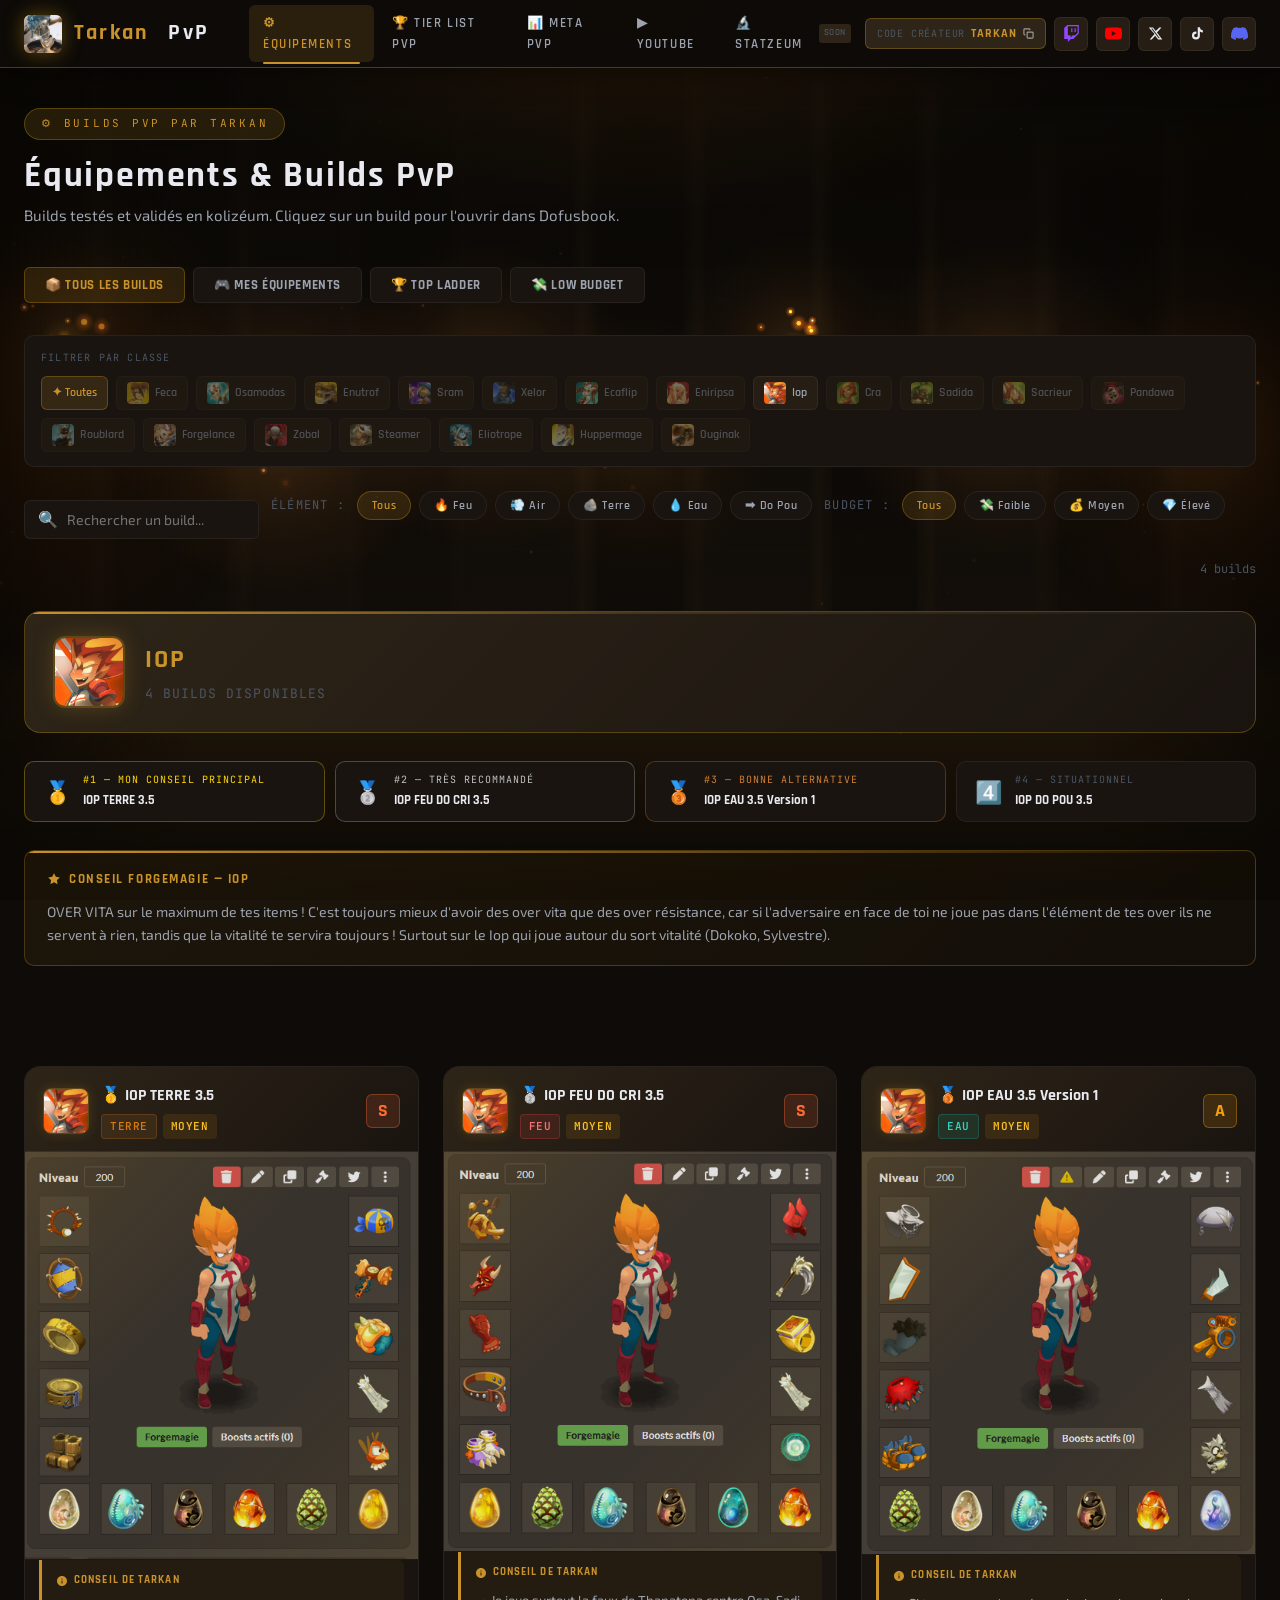
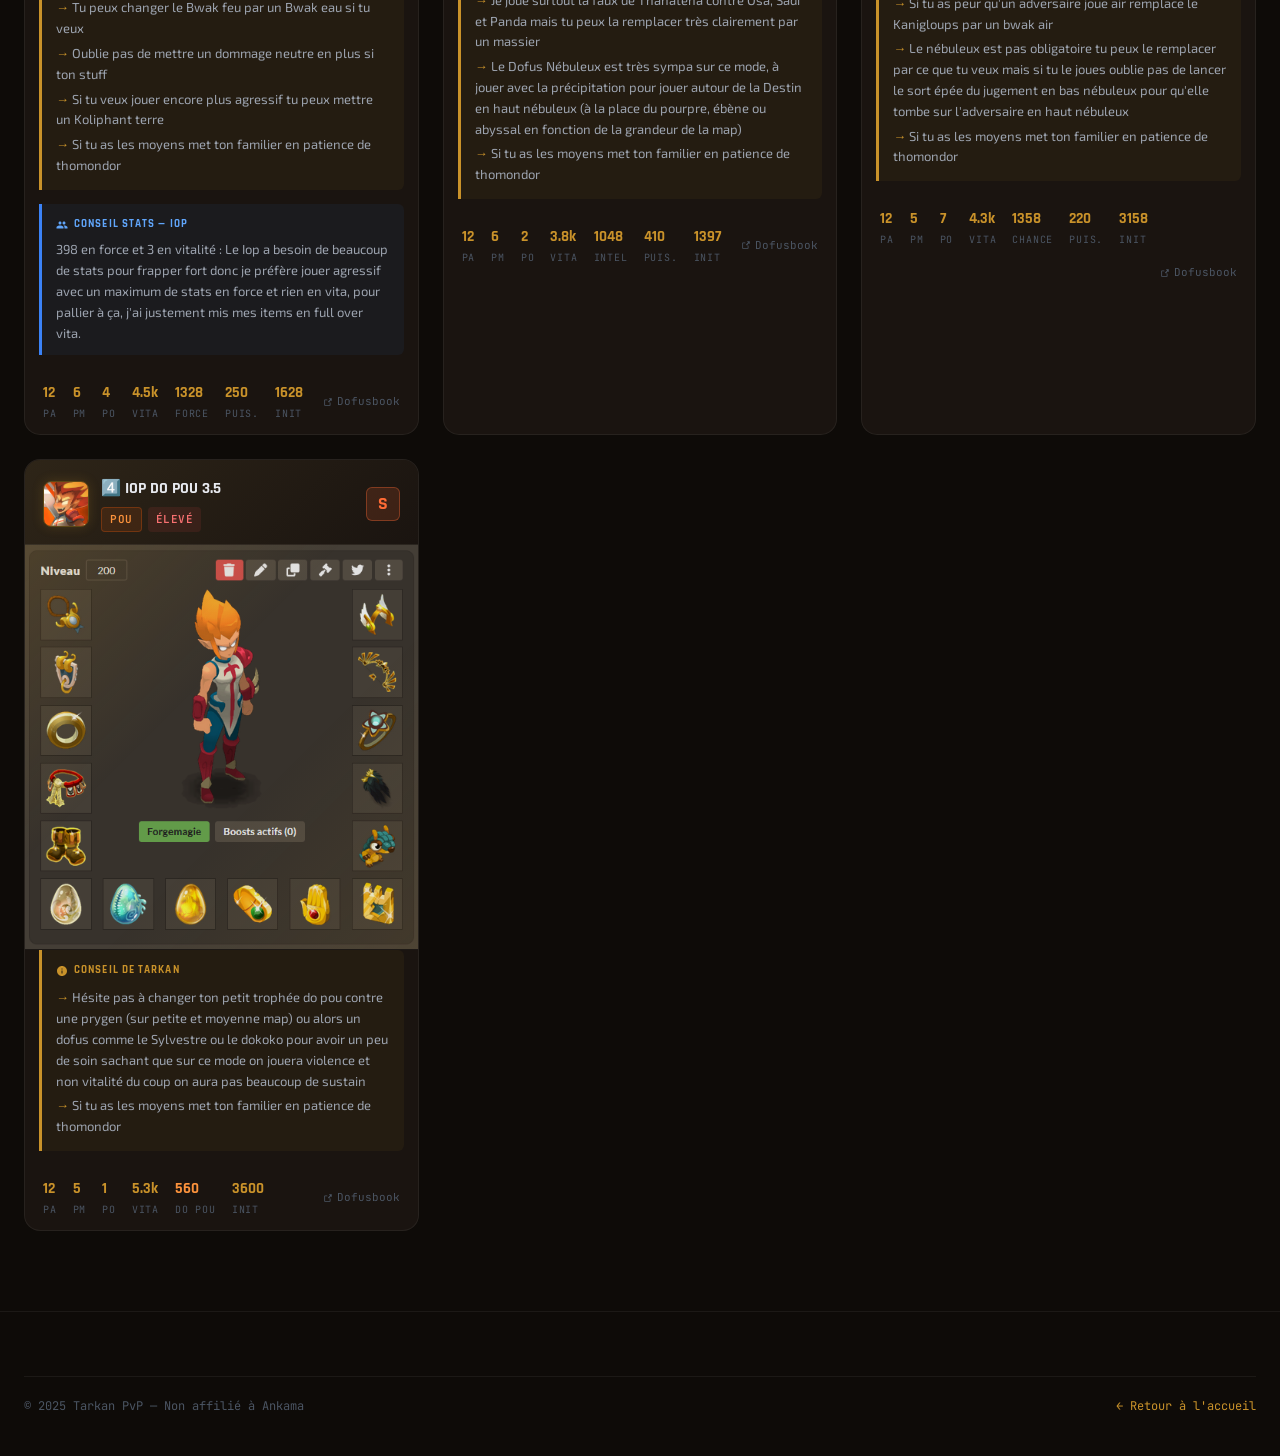
==== dofus-pvp/pages/equipements.html @ 3167c804 "Add files via upload" ====
<!DOCTYPE html>
<html lang="fr">
<head>
  <meta charset="UTF-8">
  <meta name="viewport" content="width=device-width, initial-scale=1.0">
  <title>Équipements & Builds PvP — Tarkan PvP</title>
  <meta name="description" content="Tous les builds PvP DOFUS de Tarkan : équipements par classe, filtrés par élément et budget.">
  <link rel="canonical" href="https://dofus-pvp.fr/pages/equipements.html">
  <link rel="stylesheet" href="../styles/main.css">
  <style>

    /* ── PAGE HEADER ── */
    .page-hero { margin-bottom: 40px; }
    .page-hero h1 { font-size: 36px; font-weight: 700; margin-bottom: 6px; }
    .page-hero p { color: var(--text-secondary); font-size: 15px; }

    /* ── CATEGORY TABS ── */
    .cat-tabs { display: flex; gap: 8px; margin-bottom: 32px; flex-wrap: wrap; }
    .cat-tab {
      padding: 9px 20px;
      background: var(--bg-card);
      border: 1px solid var(--border-subtle);
      border-radius: var(--radius-sm);
      font-family: var(--font-display);
      font-size: 13px; font-weight: 700;
      letter-spacing: 0.05em;
      color: var(--text-secondary);
      cursor: pointer;
      transition: all 0.2s;
      text-transform: uppercase;
    }
    .cat-tab.active, .cat-tab:hover {
      background: var(--accent-gold-dim);
      border-color: var(--border-gold);
      color: var(--accent-gold);
    }

    /* ── CLASS FILTER ── */
    .class-filter-wrap {
      background: var(--bg-card);
      border: 1px solid var(--border-subtle);
      border-radius: var(--radius-md);
      padding: 14px 16px;
      margin-bottom: 24px;
    }
    .class-filter-label {
      font-size: 10px; color: var(--text-muted);
      font-family: var(--font-mono);
      text-transform: uppercase; letter-spacing: 0.12em;
      margin-bottom: 10px; display: block;
    }
    .class-chips { display: flex; gap: 8px; flex-wrap: wrap; }
    .class-chip {
      display: flex; align-items: center; gap: 6px;
      padding: 5px 10px;
      background: var(--bg-surface);
      border: 1px solid var(--border-subtle);
      border-radius: 6px;
      cursor: pointer;
      font-family: var(--font-display);
      font-size: 12px; font-weight: 600;
      color: var(--text-secondary);
      transition: all 0.2s;
    }
    .class-chip:hover, .class-chip.active {
      border-color: var(--border-gold);
      color: var(--accent-gold);
      background: var(--accent-gold-dim);
    }
    .class-chip img {
      width: 22px; height: 22px;
      border-radius: 4px; object-fit: cover;
    }

    /* ── FILTER ROW ── */
    .filter-row {
      display: flex; gap: 12px;
      align-items: center; flex-wrap: wrap;
      margin-bottom: 32px;
    }
    .build-count {
      font-size: 12px; color: var(--text-muted);
      font-family: var(--font-mono);
      margin-left: auto;
    }

    /* ── BUILD CARDS GRID ── */
    .builds-grid-new {
      display: grid;
      grid-template-columns: repeat(auto-fill, minmax(340px, 1fr));
      gap: 24px;
    }

    /* ── BUILD CARD ── */
    .build-card-new {
      background: var(--bg-card);
      border: 1px solid var(--border-subtle);
      border-radius: var(--radius-lg);
      overflow: hidden;
      transition: all 0.3s ease;
      position: relative;
      cursor: pointer;
    }

    .build-card-new::before {
      content: '';
      position: absolute;
      inset: 0;
      border-radius: var(--radius-lg);
      border: 1px solid transparent;
      background: linear-gradient(135deg, rgba(201,146,42,0.4), rgba(201,146,42,0.05) 50%, transparent) border-box;
      -webkit-mask: linear-gradient(#fff 0 0) padding-box, linear-gradient(#fff 0 0);
      mask: linear-gradient(#fff 0 0) padding-box, linear-gradient(#fff 0 0);
      -webkit-mask-composite: destination-out;
      mask-composite: exclude;
      opacity: 0;
      transition: opacity 0.3s;
    }

    .build-card-new:hover::before { opacity: 1; }

    .build-card-new:hover {
      transform: translateY(-5px);
      box-shadow: 0 12px 40px rgba(201,146,42,0.18), 0 0 0 1px rgba(201,146,42,0.25);
      border-color: rgba(201,146,42,0.35);
    }

    /* Card header */
    .bc-header {
      padding: 16px 18px 12px;
      display: flex;
      align-items: center;
      gap: 12px;
      border-bottom: 1px solid var(--border-subtle);
      background: linear-gradient(135deg, var(--bg-elevated), var(--bg-card));
    }

    .bc-class-img {
      width: 46px; height: 46px;
      border-radius: 8px;
      overflow: hidden;
      flex-shrink: 0;
      border: 1px solid var(--border-gold);
      box-shadow: 0 0 12px rgba(201,146,42,0.2);
    }
    .bc-class-img img { width: 100%; height: 100%; object-fit: cover; display: block; }

    .bc-title-wrap { flex: 1; min-width: 0; }
    .bc-name {
      font-family: var(--font-display);
      font-size: 16px; font-weight: 700;
      color: var(--text-primary);
      margin-bottom: 5px;
      white-space: nowrap; overflow: hidden; text-overflow: ellipsis;
    }
    .bc-tags { display: flex; gap: 6px; flex-wrap: wrap; }

    .bc-tier {
      font-family: var(--font-display);
      font-size: 18px; font-weight: 700;
      width: 34px; height: 34px;
      border-radius: 6px;
      display: flex; align-items: center; justify-content: center;
      flex-shrink: 0;
    }
    .bc-tier-S { background: rgba(255,107,53,0.15); color: #ff6b35; border: 1px solid rgba(255,107,53,0.35); }
    .bc-tier-A { background: rgba(245,158,11,0.15); color: #f59e0b; border: 1px solid rgba(245,158,11,0.35); }
    .bc-tier-B { background: rgba(99,102,241,0.15); color: #6366f1; border: 1px solid rgba(99,102,241,0.35); }
    .bc-tier-C { background: rgba(107,114,128,0.15); color: #6b7280; border: 1px solid rgba(107,114,128,0.35); }

    /* Screenshot */
    .bc-screenshot {
      position: relative;
      overflow: hidden;
      background: #0e0a06;
      border-bottom: 1px solid var(--border-subtle);
    }

    .bc-screenshot img {
      width: 100%;
      display: block;
      transition: transform 0.4s ease;
      filter: brightness(0.92);
    }

    .build-card-new:hover .bc-screenshot img {
      transform: scale(1.02);
      filter: brightness(1);
    }

    /* Gold frame overlay */
    .bc-screenshot::after {
      content: '';
      position: absolute;
      inset: 0;
      border: 2px solid transparent;
      background: linear-gradient(135deg, rgba(201,146,42,0.15) 0%, transparent 40%, transparent 60%, rgba(201,146,42,0.08) 100%) border-box;
      pointer-events: none;
    }

    /* Overlay CTA on hover */
    .bc-overlay {
      position: absolute;
      inset: 0;
      background: rgba(7,5,2,0.7);
      display: flex;
      align-items: center;
      justify-content: center;
      opacity: 0;
      transition: opacity 0.3s;
      backdrop-filter: blur(3px);
    }
    .build-card-new:hover .bc-overlay { opacity: 1; }

    .bc-cta-btn {
      display: inline-flex;
      align-items: center;
      gap: 8px;
      padding: 12px 24px;
      background: linear-gradient(135deg, var(--accent-gold), #a86b00);
      color: #000;
      font-family: var(--font-display);
      font-size: 14px;
      font-weight: 700;
      letter-spacing: 0.08em;
      text-transform: uppercase;
      border-radius: var(--radius-sm);
      text-decoration: none;
      transition: all 0.2s;
      box-shadow: 0 4px 20px rgba(201,146,42,0.4);
    }
    .bc-cta-btn:hover {
      transform: scale(1.05);
      box-shadow: 0 6px 28px rgba(201,146,42,0.6);
    }

    /* No screenshot placeholder */
    .bc-no-screen {
      aspect-ratio: 16/7;
      background: var(--bg-elevated);
      display: flex;
      flex-direction: column;
      align-items: center;
      justify-content: center;
      gap: 10px;
      color: var(--text-muted);
      border-bottom: 1px solid var(--border-subtle);
    }
    .bc-no-screen-icon { font-size: 36px; opacity: 0.4; }
    .bc-no-screen-text { font-size: 13px; font-family: var(--font-display); }

    /* Footer stats */
    .bc-footer {
      padding: 12px 18px;
      display: flex;
      gap: 16px;
      align-items: center;
      flex-wrap: wrap;
    }
    .bc-stat {
      display: flex;
      flex-direction: column;
      gap: 1px;
    }
    .bc-stat-val {
      font-family: var(--font-display);
      font-size: 15px;
      font-weight: 700;
      color: var(--accent-gold);
    }
    .bc-stat-lbl {
      font-size: 10px;
      color: var(--text-muted);
      font-family: var(--font-mono);
      text-transform: uppercase;
      letter-spacing: 0.08em;
    }

    .bc-dofusbook-link {
      margin-left: auto;
      font-size: 11px;
      color: var(--text-muted);
      font-family: var(--font-mono);
      display: flex;
      align-items: center;
      gap: 4px;
      text-decoration: none;
      transition: color 0.2s;
    }
    .bc-dofusbook-link:hover { color: var(--accent-gold); }

    /* Empty state */
    .empty-state {
      grid-column: 1/-1;
      text-align: center;
      padding: 80px 24px;
      color: var(--text-muted);
    }
    .empty-icon { font-size: 52px; margin-bottom: 16px; }

    /* ── CONSEIL STATS ── */
    .stats-conseil-block {
      margin: 0 14px 14px;
      padding: 12px 14px;
      background: rgba(59,130,246,0.06);
      border-left: 3px solid #3b82f6;
      border-radius: 0 var(--radius-sm) var(--radius-sm) 0;
    }
    .stats-conseil-header {
      display: flex;
      align-items: center;
      gap: 6px;
      font-family: var(--font-display);
      font-size: 11px;
      font-weight: 700;
      color: #60a5fa;
      text-transform: uppercase;
      letter-spacing: 0.1em;
      margin-bottom: 6px;
    }
    .stats-conseil-text {
      font-size: 13px;
      color: var(--text-secondary);
      line-height: 1.6;
    }
    .fm-conseil-block {
      grid-column: 1/-1;
      background: linear-gradient(135deg, rgba(201,146,42,0.08), rgba(201,146,42,0.03));
      border: 1px solid rgba(201,146,42,0.3);
      border-radius: var(--radius-md);
      padding: 18px 22px;
      margin-bottom: 28px;
      position: relative;
      overflow: hidden;
    }
    .fm-conseil-block::before {
      content: '';
      position: absolute;
      top: 0; left: 0; right: 0;
      height: 2px;
      background: linear-gradient(90deg, var(--accent-gold), transparent);
    }
    .fm-conseil-header {
      display: flex;
      align-items: center;
      gap: 8px;
      font-family: var(--font-display);
      font-size: 13px;
      font-weight: 700;
      color: var(--accent-gold);
      text-transform: uppercase;
      letter-spacing: 0.12em;
      margin-bottom: 10px;
    }
    .fm-conseil-text {
      font-size: 14px;
      color: var(--text-secondary);
      line-height: 1.7;
    }
    .fm-conseil-text strong {
      color: var(--accent-gold-light);
    }

    @media (max-width: 768px) {
      .builds-grid-new { grid-template-columns: 1fr; }
    }

    /* ── CLASS SECTION HEADER ── */
    .class-section { margin-bottom: 48px; }

    .class-section-header {
      display: flex;
      align-items: center;
      gap: 20px;
      padding: 24px 28px;
      background: linear-gradient(135deg, var(--bg-elevated), var(--bg-card));
      border: 1px solid var(--border-gold);
      border-radius: var(--radius-lg);
      margin-bottom: 28px;
      position: relative;
      overflow: hidden;
    }

    .class-section-header::before {
      content: '';
      position: absolute;
      top: 0; left: 0; right: 0;
      height: 2px;
      background: linear-gradient(90deg, var(--accent-gold), rgba(201,146,42,0.2), transparent);
    }

    .class-section-img {
      width: 72px; height: 72px;
      border-radius: 12px;
      overflow: hidden;
      border: 2px solid var(--border-gold);
      box-shadow: 0 0 20px rgba(201,146,42,0.25);
      flex-shrink: 0;
    }
    .class-section-img img { width: 100%; height: 100%; object-fit: cover; display: block; }

    .class-section-info { flex: 1; }
    .class-section-title {
      font-family: var(--font-display);
      font-size: 26px; font-weight: 700;
      color: var(--accent-gold);
      letter-spacing: 0.08em;
      margin-bottom: 4px;
    }
    .class-section-sub {
      font-size: 13px; color: var(--text-muted);
      font-family: var(--font-mono);
      letter-spacing: 0.08em;
      text-transform: uppercase;
    }

    /* ── PRIORITY RANKING ── */
    .priority-bar {
      display: flex;
      gap: 10px;
      margin-bottom: 28px;
      flex-wrap: wrap;
    }

    .priority-item {
      display: flex;
      align-items: center;
      gap: 10px;
      padding: 10px 16px;
      background: var(--bg-card);
      border: 1px solid var(--border-subtle);
      border-radius: var(--radius-md);
      flex: 1;
      min-width: 200px;
      cursor: pointer;
      transition: all 0.2s;
      text-decoration: none;
    }
    .priority-item:hover {
      border-color: var(--border-gold);
      background: var(--bg-card-hover);
      transform: translateY(-2px);
    }

    .priority-medal {
      font-size: 22px;
      flex-shrink: 0;
      width: 32px;
      text-align: center;
    }

    .priority-info { flex: 1; min-width: 0; }
    .priority-num {
      font-size: 10px;
      font-family: var(--font-mono);
      text-transform: uppercase;
      letter-spacing: 0.1em;
      color: var(--text-muted);
      margin-bottom: 2px;
    }
    .priority-name {
      font-family: var(--font-display);
      font-size: 13px;
      font-weight: 700;
      color: var(--text-primary);
      white-space: nowrap;
      overflow: hidden;
      text-overflow: ellipsis;
    }

    .priority-item-1 { border-color: rgba(255,215,0,0.3); }
    .priority-item-1 .priority-num { color: #ffd700; }
    .priority-item-2 { border-color: rgba(192,192,192,0.3); }
    .priority-item-2 .priority-num { color: #c0c0c0; }
    .priority-item-3 { border-color: rgba(205,127,50,0.3); }
    .priority-item-3 .priority-num { color: #cd7f32; }

    /* ── TARKAN TIP INSIDE CARD ── */
    .bc-tip {
      margin: 0 14px 14px;
      padding: 12px 14px;
      background: rgba(201,146,42,0.06);
      border-left: 3px solid var(--accent-gold);
      border-radius: 0 var(--radius-sm) var(--radius-sm) 0;
    }
    .bc-tip-header {
      display: flex;
      align-items: center;
      gap: 6px;
      font-family: var(--font-display);
      font-size: 11px;
      font-weight: 700;
      color: var(--accent-gold);
      text-transform: uppercase;
      letter-spacing: 0.1em;
      margin-bottom: 6px;
    }
    .bc-tip-text {
      font-size: 13px;
      color: var(--text-secondary);
      line-height: 1.6;
    }
    .bc-tip-text span {
      display: block;
      padding: 2px 0;
    }
    .bc-tip-text span::before {
      content: '→ ';
      color: var(--accent-gold);
      font-weight: 700;
    }
  </style>
</head>
<body>
  <script src="../components/colosseum-bg.js"></script>

  <nav class="navbar">
    <div class="container nav-inner">
      <a href="../index.html" class="nav-logo">
        <div class="nav-logo-icon"><img src="../assets/logo-tarkan.png" alt="Tarkan PvP" style="width:38px;height:38px;object-fit:cover;border-radius:6px;"></div>
        <span>Tarkan</span>&nbsp;PvP
      </a>
      <ul class="nav-menu" id="navMenu">
        <li><a href="equipements.html" data-page="equipements">⚙ Équipements</a></li>
        <li><a href="tierlist.html" data-page="tierlist">🏆 Tier List PvP</a></li>
        <li><a href="meta.html" data-page="meta">📊 Meta PvP</a></li>
        <li><a href="youtube.html" data-page="youtube">▶ YouTube</a></li>
        <li><a href="statzeum.html" data-page="statzeum">🔬 Statzeum <span class="nav-badge-soon">Soon</span></a></li>
      </ul>
      <div class="nav-social">
        <div class="creator-code" onclick="copyCreatorCode(this)" title="Cliquer pour copier"><span class="creator-label">Code créateur</span><span class="creator-name">TARKAN</span><svg width="11" height="11" viewBox="0 0 24 24" fill="none" stroke="currentColor" stroke-width="2.5" style="opacity:0.6;flex-shrink:0"><rect x="9" y="9" width="13" height="13" rx="2"/><path d="M5 15H4a2 2 0 0 1-2-2V4a2 2 0 0 1 2-2h9a2 2 0 0 1 2 2v1"/></svg></div>
        <a href="https://www.twitch.tv/tarkan_____" class="social-btn" title="Twitch" target="_blank" rel="noopener"><svg width="17" height="17" viewBox="0 0 24 24" fill="#9147ff"><path d="M11.571 4.714h1.715v5.143H11.57zm4.715 0H18v5.143h-1.714zM6 0L1.714 4.286v15.428h5.143V24l4.286-4.286h3.428L22.286 12V0zm14.571 11.143l-3.428 3.428h-3.429l-3 3v-3H6.857V1.714h13.714z"/></svg></a>
        <a href="https://www.youtube.com/@TarkanDofus" class="social-btn" title="YouTube" target="_blank" rel="noopener"><svg width="17" height="17" viewBox="0 0 24 24" fill="#ff0000"><path d="M23.498 6.186a3.016 3.016 0 0 0-2.122-2.136C19.505 3.545 12 3.545 12 3.545s-7.505 0-9.377.505A3.017 3.017 0 0 0 .502 6.186C0 8.07 0 12 0 12s0 3.93.502 5.814a3.016 3.016 0 0 0 2.122 2.136c1.871.505 9.376.505 9.376.505s7.505 0 9.377-.505a3.015 3.015 0 0 0 2.122-2.136C24 15.93 24 12 24 12s0-3.93-.502-5.814zM9.545 15.568V8.432L15.818 12l-6.273 3.568z"/></svg></a>
        <a href="https://x.com/TarkanDofus" class="social-btn" title="X" target="_blank" rel="noopener"><svg width="15" height="15" viewBox="0 0 24 24" fill="currentColor"><path d="M18.244 2.25h3.308l-7.227 8.26 8.502 11.24H16.17l-4.714-6.231-5.401 6.231H2.744l7.736-8.856L1.254 2.25H8.08l4.253 5.622zm-1.161 17.52h1.833L7.084 4.126H5.117z"/></svg></a>
        <a href="https://www.tiktok.com/@tarkandofus" class="social-btn" title="TikTok" target="_blank" rel="noopener"><svg width="15" height="15" viewBox="0 0 24 24" fill="currentColor"><path d="M19.59 6.69a4.83 4.83 0 0 1-3.77-4.25V2h-3.45v13.67a2.89 2.89 0 0 1-2.88 2.5 2.89 2.89 0 0 1-2.89-2.89 2.89 2.89 0 0 1 2.89-2.89c.28 0 .54.04.79.1V9.01a6.33 6.33 0 0 0-.79-.05 6.34 6.34 0 0 0-6.34 6.34 6.34 6.34 0 0 0 6.34 6.34 6.34 6.34 0 0 0 6.33-6.34V8.69a8.18 8.18 0 0 0 4.78 1.52V6.75a4.85 4.85 0 0 1-1.01-.06z"/></svg></a>
        <a href="https://discord.gg/cpbR5Fv" class="social-btn" title="Discord" target="_blank" rel="noopener"><svg width="17" height="17" viewBox="0 0 24 24" fill="#5865f2"><path d="M20.317 4.37a19.791 19.791 0 0 0-4.885-1.515.074.074 0 0 0-.079.037c-.21.375-.444.864-.608 1.25a18.27 18.27 0 0 0-5.487 0 12.64 12.64 0 0 0-.617-1.25.077.077 0 0 0-.079-.037A19.736 19.736 0 0 0 3.677 4.37a.07.07 0 0 0-.032.027C.533 9.046-.32 13.58.099 18.057c.002.022.015.04.033.05a19.909 19.909 0 0 0 5.993 3.03.078.078 0 0 0 .084-.028c.462-.63.874-1.295 1.226-1.994a.076.076 0 0 0-.041-.106 13.107 13.107 0 0 1-1.872-.892.077.077 0 0 1-.008-.128 10.2 10.2 0 0 0 .372-.292.074.074 0 0 1 .077-.01c3.928 1.793 8.18 1.793 12.062 0a.074.074 0 0 1 .078.01c.12.098.246.198.373.292a.077.077 0 0 1-.006.127 12.299 12.299 0 0 1-1.873.892.077.077 0 0 0-.041.107c.36.698.772 1.362 1.225 1.993a.076.076 0 0 0 .084.028 19.839 19.839 0 0 0 6.002-3.03.077.077 0 0 0 .032-.054c.5-5.177-.838-9.674-3.549-13.66a.061.061 0 0 0-.031-.03z"/></svg></a>
      </div>
      <button class="nav-hamburger" id="hamburger"><span></span><span></span><span></span></button>
    </div>
  </nav>

  <main class="page-content">
    <div class="container">

      <div class="page-hero">
        <div class="hero-eyebrow" style="display:inline-flex;margin-bottom:14px">⚙ Builds PvP par Tarkan</div>
        <h1>Équipements & Builds PvP</h1>
        <p>Builds testés et validés en kolizéum. Cliquez sur un build pour l'ouvrir dans Dofusbook.</p>
      </div>

      <!-- TABS -->
      <div class="cat-tabs" id="catTabs">
        <button class="cat-tab active" data-cat="all" onclick="setCat('all',this)">📦 Tous les builds</button>
        <button class="cat-tab" data-cat="mes-equipements" onclick="setCat('mes-equipements',this)">🎮 Mes équipements</button>
        <button class="cat-tab" data-cat="top-ladder" onclick="setCat('top-ladder',this)">🏆 Top Ladder</button>
        <button class="cat-tab" data-cat="low-budget" onclick="setCat('low-budget',this)">💸 Low Budget</button>
      </div>

      <!-- CLASSES FILTER -->
      <div class="class-filter-wrap">
        <span class="class-filter-label">Filtrer par classe</span>
        <div class="class-chips" id="classChips"></div>
      </div>

      <!-- SECONDARY FILTERS -->
      <div class="filter-row">
        <div class="search-container">
          <span class="search-icon">🔍</span>
          <input class="search-input" type="text" id="searchInput" placeholder="Rechercher un build..." oninput="onSearch(this.value)">
        </div>
        <div class="filter-bar">
          <span class="filter-label">Élément :</span>
          <button class="filter-btn active" onclick="setEl('all',this)">Tous</button>
          <button class="filter-btn" onclick="setEl('Feu',this)">🔥 Feu</button>
          <button class="filter-btn" onclick="setEl('Air',this)">💨 Air</button>
          <button class="filter-btn" onclick="setEl('Terre',this)">🪨 Terre</button>
          <button class="filter-btn" onclick="setEl('Eau',this)">💧 Eau</button>
          <button class="filter-btn" onclick="setEl('Pou',this)">➡ Do Pou</button>
        </div>
        <div class="filter-bar">
          <span class="filter-label">Budget :</span>
          <button class="filter-btn active" onclick="setBgt('all',this)">Tous</button>
          <button class="filter-btn" onclick="setBgt('Faible',this)">💸 Faible</button>
          <button class="filter-btn" onclick="setBgt('Moyen',this)">💰 Moyen</button>
          <button class="filter-btn" onclick="setBgt('Élevé',this)">💎 Élevé</button>
        </div>
        <span class="build-count" id="buildCount">-- builds</span>
      </div>

      <!-- BUILDS GRID -->
      <div class="builds-grid-new" id="buildsGrid">
        <div style="grid-column:1/-1;text-align:center;color:var(--text-muted);padding:60px">Chargement...</div>
      </div>

    </div>
  </main>

  <footer>
    <div class="container">
      <div class="footer-bottom">
        <span>© 2025 Tarkan PvP — Non affilié à Ankama</span>
        <a href="../index.html" style="color:var(--accent-gold)">← Retour à l'accueil</a>
      </div>
    </div>
  </footer>

  <script src="../components/app.js"></script>
  <script>
    let allBuilds = [];
    let allClasses = [];

    // Filter state
    let fCat = 'all', fClass = 'all', fEl = 'all', fBgt = 'all', fSearch = '';

    const ELEMENT_TAG_MAP = {
      'Terre': 'terre', 'Feu': 'feu', 'Air': 'air', 'Eau': 'eau', 'Multi': 'multi', 'Pou': 'pou'
    };
    const BUDGET_TAG_MAP = {
      'Élevé': 'eleve', 'Moyen': 'moyen', 'Faible': 'faible'
    };

    async function init() {
      allBuilds  = await loadJSON('../data/builds.json')  || [];
      allClasses = await loadJSON('../data/classes.json') || [];
      buildClassChips();
      render();
      setActiveNav('equipements');
    }

    function buildClassChips() {
      const allBtn = `<button class="class-chip active" data-cls="all" onclick="setCls('all',this)">✦ Toutes</button>`;
      const chips = allClasses.map(c => {
        const hasBuild = allBuilds.some(b => b.classe === c.nom);
        return `<button class="class-chip" data-cls="${c.nom}" onclick="setCls('${c.nom}',this)"
          style="${!hasBuild ? 'opacity:0.4;' : ''}"
          title="${!hasBuild ? c.nom + ' — Builds à venir' : c.nom}">
          <img src="../assets/classes/${c.nom.toLowerCase()}.jpg" alt="${c.nom}" onerror="this.style.display='none'">
          ${c.nom}
        </button>`;
      }).join('');
      document.getElementById('classChips').innerHTML = allBtn + chips;
    }

    function filtered() {
      return allBuilds.filter(b => {
        if (fCat    !== 'all' && b.categorie !== fCat)    return false;
        if (fClass  !== 'all' && b.classe    !== fClass)  return false;
        if (fEl     !== 'all' && !b.element.includes(fEl)) return false;
        if (fBgt    !== 'all' && b.budget    !== fBgt)    return false;
        if (fSearch && ![b.nom, b.classe, b.description].join(' ').toLowerCase().includes(fSearch.toLowerCase())) return false;
        return true;
      });
    }

    function render() {
      const list = filtered();
      document.getElementById('buildCount').textContent = `${list.length} build${list.length > 1 ? 's' : ''}`;

      if (!list.length) {
        const comingSoon = fClass !== 'all'
          ? `<div class="empty-state">
              <div class="empty-icon">⚔️</div>
              <p style="font-family:var(--font-display);font-size:18px;color:var(--accent-gold);margin-bottom:8px">${fClass}</p>
              <p>Les builds pour cette classe arrivent bientôt !<br><small style="color:var(--text-muted)">Suis le Discord ou le live Twitch pour être notifié.</small></p>
              <div style="display:flex;gap:10px;justify-content:center;margin-top:20px">
                <a href="https://www.twitch.tv/tarkan_____" class="btn btn-outline" target="_blank">🟣 Twitch</a>
                <a href="https://discord.gg/cpbR5Fv" class="btn btn-outline" target="_blank">💬 Discord</a>
              </div>
            </div>`
          : `<div class="empty-state">
              <div class="empty-icon">🔍</div>
              <p>Aucun build trouvé avec ces filtres.</p>
            </div>`;
        document.getElementById('buildsGrid').innerHTML = comingSoon;
        return;
      }

      // Grouper par classe
      const byClass = {};
      list.forEach(b => {
        if (!byClass[b.classe]) byClass[b.classe] = [];
        byClass[b.classe].push(b);
      });

      // Trier chaque groupe par priorité
      Object.keys(byClass).forEach(cls => {
        byClass[cls].sort((a, b) => (a.priorite || 99) - (b.priorite || 99));
      });

      const MEDALS = ['🥇', '🥈', '🥉', '4️⃣', '5️⃣', '6️⃣'];
      const PRIORITY_LABELS = ['#1 — Mon conseil principal', '#2 — Très recommandé', '#3 — Bonne alternative', '#4 — Situationnel'];

      let html = '';
      Object.entries(byClass).forEach(([className, builds]) => {
        const cls = allClasses.find(c => c.nom === className);

        // Header de section classe
        html += `<div class="class-section" style="grid-column:1/-1">
          <div class="class-section-header">
            <div class="class-section-img">
              <img src="../assets/classes/${className.toLowerCase()}.jpg" alt="${className}">
            </div>
            <div class="class-section-info">
              <div class="class-section-title">${className.toUpperCase()}</div>
              <div class="class-section-sub">${builds.length} build${builds.length > 1 ? 's' : ''} disponible${builds.length > 1 ? 's' : ''}</div>
            </div>
          </div>`;

        // Barre de priorité
        if (builds.length > 1) {
          html += `<div class="priority-bar">`;
          builds.forEach((b, i) => {
            html += `
              <a href="${b.lien_dofusbook}" target="_blank" rel="noopener" class="priority-item priority-item-${i+1}" title="Voir sur Dofusbook">
                <div class="priority-medal">${MEDALS[i] || (i+1)+'.'}</div>
                <div class="priority-info">
                  <div class="priority-num">${PRIORITY_LABELS[i] || `#${i+1}`}</div>
                  <div class="priority-name">${b.nom}</div>
                </div>
              </a>`;
          });
          html += `</div>`;

          // Conseil FM de la classe (prend le premier build qui en a un)
          const buildWithFm = builds.find(b => b.conseil_fm && b.conseil_fm.trim() !== '');
          if (buildWithFm) {
            html += `
              <div class="fm-conseil-block">
                <div class="fm-conseil-header">
                  <svg width="14" height="14" viewBox="0 0 24 24" fill="currentColor"><path d="M12 2l3.09 6.26L22 9.27l-5 4.87 1.18 6.88L12 17.77l-6.18 3.25L7 14.14 2 9.27l6.91-1.01L12 2z"/></svg>
                  CONSEIL FORGEMAGIE — ${className.toUpperCase()}
                </div>
                <div class="fm-conseil-text">${buildWithFm.conseil_fm}</div>
              </div>`;
          }
        }

        html += `</div>`; // fin class-section header wrapper

        // Cards des builds
        builds.forEach(b => {
          html += buildCard(b);
        });
      });

      document.getElementById('buildsGrid').innerHTML = html;
    }

    function buildCard(b) {
      const elKey  = ELEMENT_TAG_MAP[b.element] || 'feu';
      const bgtKey = BUDGET_TAG_MAP[b.budget]   || 'moyen';
      const tierCls = `bc-tier-${b.tier}`;
      const MEDALS = ['🥇', '🥈', '🥉', '4️⃣'];
      const medal = b.priorite ? (MEDALS[b.priorite - 1] || b.priorite) : '';

      // Screenshot ou placeholder
      const screenHTML = b.image_build
        ? `<div class="bc-screenshot">
             <img src="../${b.image_build}" alt="${b.nom}" loading="lazy">
             <div class="bc-overlay">
               <a href="${b.lien_dofusbook}" target="_blank" rel="noopener" class="bc-cta-btn" onclick="event.stopPropagation()">
                 <svg width="14" height="14" viewBox="0 0 24 24" fill="currentColor"><path d="M14 3h7v7l-2-2-5 5-2-2 5-5-3-3zm-4 3H4a1 1 0 00-1 1v13a1 1 0 001 1h13a1 1 0 001-1v-6l-2-2v7H5V8h6l-1-2z"/></svg>
                 Voir sur Dofusbook
               </a>
             </div>
           </div>`
        : `<div class="bc-no-screen">
             <div class="bc-no-screen-icon">📸</div>
             <div class="bc-no-screen-text">Screenshot à venir</div>
             <a href="${b.lien_dofusbook}" target="_blank" rel="noopener" class="bc-cta-btn" style="margin-top:8px">
               Voir sur Dofusbook →
             </a>
           </div>`;

      // Conseil Tarkan
      const tipHTML = b.description && b.description !== 'Description à venir.'
        ? `<div class="bc-tip">
             <div class="bc-tip-header">
               <svg width="12" height="12" viewBox="0 0 24 24" fill="currentColor"><path d="M12 2C6.48 2 2 6.48 2 12s4.48 10 10 10 10-4.48 10-10S17.52 2 12 2zm1 15h-2v-6h2v6zm0-8h-2V7h2v2z"/></svg>
               Conseil de Tarkan
             </div>
             <div class="bc-tip-text">
               ${b.description.split('.').filter(s => s.trim()).map(s => `<span>${s.trim()}</span>`).join('')}
             </div>
           </div>`
        : '';

      // Stats footer — adapté selon le type de build
      let statsHtml = '';
      if (b.element === 'Pou') {
        // Build Do Poussée : afficher Do Pou + Do Neutre à la place de la stat principale + puissance
        statsHtml = `
          <div class="bc-stat"><span class="bc-stat-val">${b.stats.pa}</span><span class="bc-stat-lbl">PA</span></div>
          <div class="bc-stat"><span class="bc-stat-val">${b.stats.pm}</span><span class="bc-stat-lbl">PM</span></div>
          <div class="bc-stat"><span class="bc-stat-val">${b.stats.po || 0}</span><span class="bc-stat-lbl">PO</span></div>
          <div class="bc-stat"><span class="bc-stat-val">${(b.stats.vita/1000).toFixed(1)}k</span><span class="bc-stat-lbl">Vita</span></div>
          <div class="bc-stat"><span class="bc-stat-val" style="color:#fb923c">${b.stats.do_pou || 0}</span><span class="bc-stat-lbl">Do Pou</span></div>
          <div class="bc-stat"><span class="bc-stat-val">${b.stats.ini}</span><span class="bc-stat-lbl">Init</span></div>`;
      } else {
        const mainStat = b.stats.force || b.stats.intelligence || b.stats.chance || b.stats.agilite || 0;
        const statName = b.stats.force ? 'Force' : b.stats.intelligence ? 'Intel' : b.stats.chance ? 'Chance' : 'Agi';
        statsHtml = `
          <div class="bc-stat"><span class="bc-stat-val">${b.stats.pa}</span><span class="bc-stat-lbl">PA</span></div>
          <div class="bc-stat"><span class="bc-stat-val">${b.stats.pm}</span><span class="bc-stat-lbl">PM</span></div>
          <div class="bc-stat"><span class="bc-stat-val">${b.stats.po || 0}</span><span class="bc-stat-lbl">PO</span></div>
          <div class="bc-stat"><span class="bc-stat-val">${(b.stats.vita/1000).toFixed(1)}k</span><span class="bc-stat-lbl">Vita</span></div>
          <div class="bc-stat"><span class="bc-stat-val">${mainStat}</span><span class="bc-stat-lbl">${statName}</span></div>
          <div class="bc-stat"><span class="bc-stat-val">${b.stats.puissance || 0}</span><span class="bc-stat-lbl">Puis.</span></div>
          <div class="bc-stat"><span class="bc-stat-val">${b.stats.ini}</span><span class="bc-stat-lbl">Init</span></div>`;
      }

      // Conseil Stats
      const statsConseilHTML = b.conseil_stats && b.conseil_stats.trim() !== ''
        ? `<div class="stats-conseil-block">
             <div class="stats-conseil-header">
               <svg width="12" height="12" viewBox="0 0 24 24" fill="currentColor"><path d="M16 11c1.66 0 2.99-1.34 2.99-3S17.66 5 16 5c-1.66 0-3 1.34-3 3s1.34 3 3 3zm-8 0c1.66 0 2.99-1.34 2.99-3S9.66 5 8 5C6.34 5 5 6.34 5 8s1.34 3 3 3zm0 2c-2.33 0-7 1.17-7 3.5V19h14v-2.5c0-2.33-4.67-3.5-7-3.5zm8 0c-.29 0-.62.02-.97.05 1.16.84 1.97 1.97 1.97 3.45V19h6v-2.5c0-2.33-4.67-3.5-7-3.5z"/></svg>
               CONSEIL STATS — ${b.classe.toUpperCase()}
             </div>
             <div class="stats-conseil-text">${b.conseil_stats}</div>
           </div>`
        : '';

      return `
        <div class="build-card-new" onclick="window.open('${b.lien_dofusbook}','_blank')">
          <div class="bc-header">
            <div class="bc-class-img">
              <img src="../assets/classes/${b.classe.toLowerCase()}.jpg" alt="${b.classe}">
            </div>
            <div class="bc-title-wrap">
              <div class="bc-name">${medal ? medal + ' ' : ''}${b.nom}</div>
              <div class="bc-tags">
                <span class="tag tag-element-${elKey}">${b.element}</span>
                <span class="tag tag-budget-${bgtKey}">${b.budget}</span>
              </div>
            </div>
            <div class="bc-tier ${tierCls}">${b.tier}</div>
          </div>
          ${screenHTML}
          ${tipHTML}
          ${statsConseilHTML}
          <div class="bc-footer">
            ${statsHtml}
            <a href="${b.lien_dofusbook}" target="_blank" rel="noopener" class="bc-dofusbook-link" onclick="event.stopPropagation()">
              <svg width="10" height="10" viewBox="0 0 24 24" fill="currentColor"><path d="M14 3h7v7l-2-2-5 5-2-2 5-5-3-3zm-4 3H4a1 1 0 00-1 1v13a1 1 0 001 1h13a1 1 0 001-1v-6l-2-2v7H5V8h6l-1-2z"/></svg>
              Dofusbook
            </a>
          </div>
        </div>`;
    }

    // Filter setters
    function setCat(v, btn) {
      fCat = v;
      document.querySelectorAll('.cat-tab').forEach(b => b.classList.remove('active'));
      btn.classList.add('active');
      render();
    }
    function setCls(v, btn) {
      fClass = v;
      document.querySelectorAll('.class-chip').forEach(b => b.classList.remove('active'));
      btn.classList.add('active');
      render();
    }
    function setEl(v, btn) {
      fEl = v;
      btn.closest('.filter-bar').querySelectorAll('.filter-btn').forEach(b => b.classList.remove('active'));
      btn.classList.add('active');
      render();
    }
    function setBgt(v, btn) {
      fBgt = v;
      btn.closest('.filter-bar').querySelectorAll('.filter-btn').forEach(b => b.classList.remove('active'));
      btn.classList.add('active');
      render();
    }
    function onSearch(v) { fSearch = v; render(); }

    init();
  </script>
</body>
</html>
---- dofus-pvp/styles/main.css ----
/* ===================================================
   DOFUS PVP ACADEMY - Main Stylesheet
   Dark Gaming / E-Sport Aesthetic
   =================================================== */

@import url('https://fonts.googleapis.com/css2?family=Rajdhani:wght@400;500;600;700&family=Exo+2:ital,wght@0,300;0,400;0,600;0,800;1,400&family=JetBrains+Mono:wght@400;600&display=swap');

/* =================== CSS VARIABLES =================== */
:root {
  /* Colors — Rome / Colisée Antique */
  --bg-void: #0e0b08;
  --bg-deep: #130f0a;
  --bg-card: #1a1410;
  --bg-card-hover: #211910;
  --bg-surface: #261e14;
  --bg-elevated: #2e2518;

  --accent-gold: #c9922a;
  --accent-gold-light: #e8b84b;
  --accent-gold-dim: rgba(201, 146, 42, 0.15);
  --accent-blue: #7da4c0;
  --accent-blue-dim: rgba(125, 164, 192, 0.12);
  --accent-red: #c0392b;
  --accent-purple: #8b5cf6;
  --accent-teal: #6aab8e;
  --accent-green: #6aab6a;

  /* Tier colors */
  --tier-s: #ff6b35;
  --tier-a: #f59e0b;
  --tier-b: #6366f1;
  --tier-c: #6b7280;

  /* Text */
  --text-primary: #e8eaf0;
  --text-secondary: #9ca3af;
  --text-muted: #4b5563;
  --text-gold: #d4a017;

  /* Borders */
  --border-subtle: rgba(255, 255, 255, 0.06);
  --border-gold: rgba(212, 160, 23, 0.3);
  --border-blue: rgba(59, 130, 246, 0.3);

  /* Typography */
  --font-display: 'Rajdhani', sans-serif;
  --font-body: 'Exo 2', sans-serif;
  --font-mono: 'JetBrains Mono', monospace;

  /* Spacing */
  --nav-height: 68px;
  --container-max: 1280px;
  --radius-sm: 6px;
  --radius-md: 10px;
  --radius-lg: 16px;

  /* Shadows */
  --shadow-card: 0 4px 24px rgba(0,0,0,0.4);
  --shadow-gold: 0 0 30px rgba(212, 160, 23, 0.15);
  --glow-gold: 0 0 20px rgba(212, 160, 23, 0.4);
}

/* =================== RESET & BASE =================== */
*, *::before, *::after { box-sizing: border-box; margin: 0; padding: 0; }

html {
  scroll-behavior: smooth;
  scrollbar-width: thin;
  scrollbar-color: var(--accent-gold) var(--bg-deep);
}

::-webkit-scrollbar { width: 6px; }
::-webkit-scrollbar-track { background: var(--bg-deep); }
::-webkit-scrollbar-thumb { background: var(--accent-gold); border-radius: 3px; }

body {
  font-family: var(--font-body);
  background: var(--bg-void);
  color: var(--text-primary);
  line-height: 1.6;
  overflow-x: hidden;
  min-height: 100vh;
}

/* =================== BACKGROUND ATMOSPHERE =================== */

/* Canvas animé Colisée — géré par JS */
#colosseum-bg {
  position: fixed;
  top: 0; left: 0;
  width: 100%; height: 100%;
  z-index: 0;
  pointer-events: none;
}

/* Overlay gradient au-dessus du canvas */
body::before {
  content: '';
  position: fixed;
  top: 0; left: 0; right: 0; bottom: 0;
  background:
    radial-gradient(ellipse 60% 40% at 50% 0%, rgba(201, 120, 20, 0.12) 0%, transparent 60%),
    radial-gradient(ellipse 30% 50% at 5% 50%, rgba(180, 80, 10, 0.08) 0%, transparent 50%),
    radial-gradient(ellipse 30% 50% at 95% 50%, rgba(180, 80, 10, 0.08) 0%, transparent 50%),
    linear-gradient(180deg, rgba(14,11,8,0.2) 0%, rgba(14,11,8,0.0) 30%, rgba(14,11,8,0.0) 70%, rgba(14,11,8,0.5) 100%);
  pointer-events: none;
  z-index: 1;
}

/* =================== TYPOGRAPHY =================== */
h1, h2, h3, h4 {
  font-family: var(--font-display);
  letter-spacing: 0.05em;
  line-height: 1.2;
}

a { color: inherit; text-decoration: none; }
img { max-width: 100%; display: block; }

/* =================== LAYOUT =================== */
.container {
  max-width: var(--container-max);
  margin: 0 auto;
  padding: 0 24px;
}

.page-content {
  padding-top: calc(var(--nav-height) + 40px);
  min-height: 100vh;
  position: relative;
  z-index: 2;
  z-index: 1;
}

/* =================== NAVBAR =================== */
.navbar {
  position: fixed;
  top: 0;
  left: 0;
  right: 0;
  height: var(--nav-height);
  background: rgba(14, 11, 8, 0.95);
  backdrop-filter: blur(20px);
  -webkit-backdrop-filter: blur(20px);
  border-bottom: 1px solid rgba(201, 146, 42, 0.35);
  box-shadow: 0 2px 30px rgba(0,0,0,0.5);
  z-index: 1000;
  display: flex;
  align-items: center;
}
.nav-inner {
  display: flex;
  align-items: center;
  justify-content: space-between;
  width: 100%;
}

.nav-logo {
  display: flex;
  align-items: center;
  gap: 12px;
  font-family: var(--font-display);
  font-size: 22px;
  font-weight: 700;
  letter-spacing: 0.1em;
  margin-right: auto;
  padding-right: 40px;
}

.nav-logo-icon {
  width: 38px;
  height: 38px;
  background: linear-gradient(135deg, var(--accent-gold), #8B5E0A);
  border-radius: var(--radius-sm);
  display: flex;
  align-items: center;
  justify-content: center;
  font-size: 18px;
  box-shadow: var(--glow-gold);
}

.nav-logo span { color: var(--accent-gold); }

.nav-menu {
  display: flex;
  align-items: center;
  gap: 4px;
  list-style: none;
}

.nav-menu a {
  display: flex;
  align-items: center;
  gap: 6px;
  padding: 8px 14px;
  font-family: var(--font-display);
  font-size: 13px;
  font-weight: 600;
  letter-spacing: 0.12em;
  color: var(--text-secondary);
  text-transform: uppercase;
  border-radius: var(--radius-sm);
  transition: all 0.2s ease;
  position: relative;
}

.nav-menu a:hover,
.nav-menu a.active {
  color: var(--accent-gold);
  background: var(--accent-gold-dim);
}

.nav-menu a.active::after {
  content: '';
  position: absolute;
  bottom: -2px;
  left: 14px;
  right: 14px;
  height: 2px;
  background: var(--accent-gold);
  border-radius: 1px;
}

.nav-badge-soon {
  font-size: 9px;
  padding: 2px 5px;
  background: var(--bg-elevated);
  color: var(--text-muted);
  border-radius: 3px;
  letter-spacing: 0.05em;
}

.nav-social {
  display: flex;
  align-items: center;
  gap: 8px;
}

.social-btn {
  width: 34px;
  height: 34px;
  border-radius: var(--radius-sm);
  background: var(--bg-surface);
  border: 1px solid var(--border-subtle);
  display: flex;
  align-items: center;
  justify-content: center;
  font-size: 16px;
  transition: all 0.2s;
  cursor: pointer;
}

.social-btn:hover {
  border-color: var(--accent-gold);
  background: var(--accent-gold-dim);
  transform: translateY(-2px);
}

.nav-hamburger {
  display: none;
  background: none;
  border: none;
  cursor: pointer;
  flex-direction: column;
  gap: 5px;
  padding: 4px;
}

.nav-hamburger span {
  display: block;
  width: 24px;
  height: 2px;
  background: var(--text-primary);
  border-radius: 1px;
  transition: all 0.3s;
}

/* =================== CODE CREATEUR =================== */
.creator-code {
  display: flex;
  align-items: center;
  gap: 6px;
  padding: 5px 11px;
  background: var(--bg-elevated);
  border: 1px solid var(--border-gold);
  border-radius: var(--radius-sm);
  cursor: pointer;
  transition: all 0.2s;
  white-space: nowrap;
  user-select: none;
}

.creator-code:hover {
  background: var(--accent-gold-dim);
  border-color: var(--accent-gold-light);
  transform: translateY(-1px);
}

.creator-code.copied {
  border-color: var(--accent-green);
  background: rgba(106, 171, 106, 0.12);
}

.creator-label {
  font-size: 10px;
  font-family: var(--font-mono);
  text-transform: uppercase;
  letter-spacing: 0.08em;
  color: var(--text-muted);
}

.creator-name {
  font-size: 12px;
  font-family: var(--font-display);
  font-weight: 700;
  color: var(--accent-gold);
  letter-spacing: 0.08em;
}

.creator-code.copied .creator-name {
  color: var(--accent-green);
}

@media (max-width: 900px) {
  .creator-code { display: none; }
}

/* =================== HERO SECTION =================== */
.hero {
  padding: 60px 0 80px;
  text-align: center;
  position: relative;
}

.hero-eyebrow {
  display: inline-flex;
  align-items: center;
  gap: 8px;
  font-family: var(--font-mono);
  font-size: 11px;
  letter-spacing: 0.25em;
  text-transform: uppercase;
  color: var(--accent-gold);
  background: var(--accent-gold-dim);
  border: 1px solid var(--border-gold);
  padding: 6px 16px;
  border-radius: 100px;
  margin-bottom: 24px;
}

.hero-title {
  font-size: clamp(36px, 6vw, 72px);
  font-weight: 700;
  line-height: 1.05;
  margin-bottom: 20px;
  color: var(--text-primary);
}

.hero-title .highlight {
  color: var(--accent-gold);
  position: relative;
}

.hero-subtitle {
  font-size: 18px;
  color: var(--text-secondary);
  max-width: 560px;
  margin: 0 auto 40px;
  font-weight: 300;
}

.hero-actions {
  display: flex;
  gap: 12px;
  justify-content: center;
  flex-wrap: wrap;
}

/* =================== BUTTONS =================== */
.btn {
  display: inline-flex;
  align-items: center;
  gap: 8px;
  padding: 12px 24px;
  font-family: var(--font-display);
  font-size: 14px;
  font-weight: 600;
  letter-spacing: 0.08em;
  text-transform: uppercase;
  border-radius: var(--radius-sm);
  border: none;
  cursor: pointer;
  transition: all 0.2s ease;
  text-decoration: none;
}

.btn-primary {
  background: linear-gradient(135deg, var(--accent-gold), #b8860b);
  color: #000;
  box-shadow: 0 4px 20px rgba(212, 160, 23, 0.3);
}

.btn-primary:hover {
  transform: translateY(-2px);
  box-shadow: 0 8px 30px rgba(212, 160, 23, 0.5);
}

.btn-secondary {
  background: var(--bg-surface);
  color: var(--text-primary);
  border: 1px solid var(--border-subtle);
}

.btn-secondary:hover {
  border-color: var(--border-gold);
  background: var(--bg-elevated);
  transform: translateY(-2px);
}

.btn-outline {
  background: transparent;
  color: var(--accent-gold);
  border: 1px solid var(--border-gold);
}

.btn-outline:hover {
  background: var(--accent-gold-dim);
}

/* =================== SECTION HEADERS =================== */
.section-header {
  margin-bottom: 40px;
}

.section-title {
  font-size: 28px;
  font-weight: 700;
  color: var(--text-primary);
  display: flex;
  align-items: center;
  gap: 12px;
  margin-bottom: 8px;
}

.section-title::after {
  content: '';
  flex: 1;
  height: 1px;
  background: linear-gradient(90deg, var(--border-gold), transparent);
}

.section-subtitle {
  color: var(--text-secondary);
  font-size: 15px;
}

/* =================== CARDS =================== */
.card {
  background: var(--bg-card);
  border: 1px solid var(--border-subtle);
  border-radius: var(--radius-md);
  transition: all 0.25s ease;
  overflow: hidden;
}

.card:hover {
  border-color: var(--border-gold);
  background: var(--bg-card-hover);
  transform: translateY(-3px);
  box-shadow: var(--shadow-gold);
}

/* =================== BUILD CARDS =================== */
.builds-grid {
  display: grid;
  grid-template-columns: repeat(auto-fill, minmax(300px, 1fr));
  gap: 20px;
}

.build-card {
  background: var(--bg-card);
  border: 1px solid var(--border-subtle);
  border-radius: var(--radius-md);
  overflow: hidden;
  transition: all 0.25s ease;
  cursor: pointer;
  display: flex;
  flex-direction: column;
}

.build-card:hover {
  border-color: var(--border-gold);
  transform: translateY(-4px);
  box-shadow: var(--shadow-gold);
}

.build-card-header {
  padding: 18px 20px 14px;
  display: flex;
  align-items: flex-start;
  gap: 14px;
  border-bottom: 1px solid var(--border-subtle);
}

.build-class-icon {
  width: 52px;
  height: 52px;
  border-radius: var(--radius-sm);
  background: var(--bg-surface);
  border: 1px solid var(--border-subtle);
  display: flex;
  align-items: center;
  justify-content: center;
  font-size: 28px;
  flex-shrink: 0;
}

.build-card-info { flex: 1; min-width: 0; }

.build-card-name {
  font-family: var(--font-display);
  font-size: 17px;
  font-weight: 700;
  color: var(--text-primary);
  margin-bottom: 4px;
  white-space: nowrap;
  overflow: hidden;
  text-overflow: ellipsis;
}

.build-card-meta {
  display: flex;
  gap: 8px;
  flex-wrap: wrap;
}

.build-card-body {
  padding: 14px 20px;
  flex: 1;
}

.build-desc {
  font-size: 13px;
  color: var(--text-secondary);
  line-height: 1.5;
  display: -webkit-box;
  -webkit-line-clamp: 2;
  -webkit-box-orient: vertical;
  overflow: hidden;
}

.build-card-footer {
  padding: 12px 20px;
  border-top: 1px solid var(--border-subtle);
  display: flex;
  align-items: center;
  justify-content: space-between;
  font-size: 12px;
  color: var(--text-muted);
}

.build-stats-mini {
  display: flex;
  gap: 16px;
}

.stat-mini {
  display: flex;
  flex-direction: column;
  gap: 2px;
}

.stat-mini-label {
  font-size: 10px;
  text-transform: uppercase;
  letter-spacing: 0.1em;
  color: var(--text-muted);
  font-family: var(--font-mono);
}

.stat-mini-value {
  font-size: 14px;
  font-weight: 600;
  color: var(--accent-gold);
  font-family: var(--font-display);
}

/* =================== BADGES / TAGS =================== */
.tag {
  display: inline-flex;
  align-items: center;
  gap: 4px;
  padding: 3px 8px;
  border-radius: 4px;
  font-size: 11px;
  font-weight: 600;
  letter-spacing: 0.05em;
  text-transform: uppercase;
  font-family: var(--font-mono);
}

.tag-element-feu   { background: rgba(239,68,68,0.12); color: #f87171; border: 1px solid rgba(239,68,68,0.25); }
.tag-element-air   { background: rgba(59,130,246,0.12); color: #60a5fa; border: 1px solid rgba(59,130,246,0.25); }
.tag-element-terre { background: rgba(139,90,43,0.2); color: #d97706; border: 1px solid rgba(180,100,30,0.3); }
.tag-element-eau   { background: rgba(20,184,166,0.12); color: #2dd4bf; border: 1px solid rgba(20,184,166,0.25); }
.tag-element-multi { background: rgba(139,92,246,0.12); color: #a78bfa; border: 1px solid rgba(139,92,246,0.25); }
.tag-element-pou   { background: rgba(234,88,12,0.12); color: #fb923c; border: 1px solid rgba(234,88,12,0.3); }

.tag-budget-eleve  { background: rgba(239,68,68,0.1); color: #f87171; }
.tag-budget-moyen  { background: rgba(245,158,11,0.1); color: #fbbf24; }
.tag-budget-faible { background: rgba(34,197,94,0.1); color: #4ade80; }

.tier-badge {
  display: inline-flex;
  align-items: center;
  justify-content: center;
  width: 28px;
  height: 28px;
  border-radius: 5px;
  font-family: var(--font-display);
  font-size: 15px;
  font-weight: 700;
}

.tier-S { background: rgba(255,107,53,0.2); color: var(--tier-s); border: 1px solid rgba(255,107,53,0.4); }
.tier-A { background: rgba(245,158,11,0.2); color: var(--tier-a); border: 1px solid rgba(245,158,11,0.4); }
.tier-B { background: rgba(99,102,241,0.2); color: var(--tier-b); border: 1px solid rgba(99,102,241,0.4); }
.tier-C { background: rgba(107,114,128,0.2); color: var(--tier-c); border: 1px solid rgba(107,114,128,0.4); }

/* =================== FILTERS =================== */
.filter-bar {
  display: flex;
  gap: 8px;
  flex-wrap: wrap;
  margin-bottom: 28px;
  align-items: center;
}

.filter-label {
  font-size: 12px;
  color: var(--text-muted);
  font-family: var(--font-mono);
  text-transform: uppercase;
  letter-spacing: 0.1em;
  margin-right: 4px;
}

.filter-btn {
  padding: 6px 14px;
  background: var(--bg-card);
  border: 1px solid var(--border-subtle);
  border-radius: 100px;
  font-size: 12px;
  font-family: var(--font-display);
  font-weight: 600;
  letter-spacing: 0.05em;
  color: var(--text-secondary);
  cursor: pointer;
  transition: all 0.2s;
}

.filter-btn:hover,
.filter-btn.active {
  background: var(--accent-gold-dim);
  border-color: var(--border-gold);
  color: var(--accent-gold);
}

/* =================== SEARCH =================== */
.search-container {
  position: relative;
  max-width: 400px;
}

.search-input {
  width: 100%;
  padding: 10px 16px 10px 42px;
  background: var(--bg-card);
  border: 1px solid var(--border-subtle);
  border-radius: var(--radius-sm);
  font-family: var(--font-body);
  font-size: 14px;
  color: var(--text-primary);
  transition: all 0.2s;
  outline: none;
}

.search-input:focus {
  border-color: var(--border-gold);
  background: var(--bg-card-hover);
  box-shadow: 0 0 0 3px var(--accent-gold-dim);
}

.search-icon {
  position: absolute;
  left: 14px;
  top: 50%;
  transform: translateY(-50%);
  color: var(--text-muted);
  pointer-events: none;
}

/* =================== TIER LIST =================== */
.tier-row {
  display: flex;
  align-items: stretch;
  gap: 0;
  border-radius: var(--radius-md);
  overflow: hidden;
  margin-bottom: 12px;
  border: 1px solid var(--border-subtle);
}

.tier-label {
  display: flex;
  flex-direction: column;
  align-items: center;
  justify-content: center;
  width: 70px;
  min-height: 90px;
  font-family: var(--font-display);
  font-size: 32px;
  font-weight: 700;
  letter-spacing: 0.05em;
  flex-shrink: 0;
}

.tier-label-S { background: rgba(255,107,53,0.15); color: var(--tier-s); }
.tier-label-A { background: rgba(245,158,11,0.15); color: var(--tier-a); }
.tier-label-B { background: rgba(99,102,241,0.15); color: var(--tier-b); }
.tier-label-C { background: rgba(107,114,128,0.15); color: var(--tier-c); }

.tier-classes {
  display: flex;
  flex-wrap: wrap;
  gap: 10px;
  padding: 14px 18px;
  flex: 1;
  background: var(--bg-card);
  align-content: flex-start;
  align-items: center;
}

.tier-class-chip {
  display: flex;
  align-items: center;
  gap: 8px;
  padding: 6px 12px 6px 8px;
  background: var(--bg-surface);
  border: 1px solid var(--border-subtle);
  border-radius: 6px;
  cursor: pointer;
  transition: all 0.2s;
  font-family: var(--font-display);
  font-size: 13px;
  font-weight: 600;
}

.tier-class-chip:hover {
  border-color: var(--border-gold);
  background: var(--accent-gold-dim);
  color: var(--accent-gold);
}

.tier-class-chip img, .tier-class-chip .class-emoji {
  width: 28px;
  height: 28px;
  border-radius: 4px;
  object-fit: cover;
}

/* =================== LIVE EMBED =================== */
.live-section {
  margin-bottom: 60px;
}

.live-container {
  position: relative;
  border-radius: var(--radius-lg);
  overflow: hidden;
  border: 1px solid var(--border-gold);
  box-shadow: var(--shadow-gold);
  max-width: 860px;
  margin: 0 auto;
}

.live-embed {
  width: 100%;
  aspect-ratio: 16/9;
  border: none;
  background: var(--bg-deep);
  display: block;
}

.live-status {
  position: absolute;
  top: 16px;
  left: 16px;
  display: flex;
  align-items: center;
  gap: 6px;
  background: rgba(239, 68, 68, 0.9);
  padding: 5px 12px;
  border-radius: 100px;
  font-size: 12px;
  font-weight: 700;
  letter-spacing: 0.1em;
  text-transform: uppercase;
}

.live-dot {
  width: 8px;
  height: 8px;
  background: #fff;
  border-radius: 50%;
  animation: pulse 1.5s ease-in-out infinite;
}

@keyframes pulse {
  0%, 100% { opacity: 1; transform: scale(1); }
  50% { opacity: 0.5; transform: scale(0.8); }
}

/* =================== CLASS GRID =================== */
.classes-grid {
  display: grid;
  grid-template-columns: repeat(auto-fill, minmax(160px, 1fr));
  gap: 14px;
}

.class-card {
  background: var(--bg-card);
  border: 1px solid var(--border-subtle);
  border-radius: var(--radius-md);
  padding: 18px 14px;
  display: flex;
  flex-direction: column;
  align-items: center;
  gap: 10px;
  cursor: pointer;
  transition: all 0.25s ease;
  text-align: center;
  position: relative;
  overflow: hidden;
}

.class-card::before {
  content: '';
  position: absolute;
  top: 0;
  left: 0;
  right: 0;
  height: 2px;
  background: var(--accent-gold);
  transform: scaleX(0);
  transition: transform 0.3s ease;
}

.class-card:hover::before {
  transform: scaleX(1);
}

.class-card:hover {
  border-color: var(--border-gold);
  transform: translateY(-4px);
  box-shadow: var(--shadow-gold);
}

.class-card-emoji {
  font-size: 40px;
  line-height: 1;
}

.class-card-name {
  font-family: var(--font-display);
  font-size: 15px;
  font-weight: 700;
  color: var(--text-primary);
}

.class-card-element {
  font-size: 11px;
  color: var(--text-muted);
  font-family: var(--font-mono);
}

.class-card-tier {
  position: absolute;
  top: 8px;
  right: 8px;
}

/* =================== STATS / CHARTS =================== */
.stats-grid {
  display: grid;
  grid-template-columns: repeat(auto-fit, minmax(300px, 1fr));
  gap: 24px;
  margin-bottom: 40px;
}

.chart-card {
  background: var(--bg-card);
  border: 1px solid var(--border-subtle);
  border-radius: var(--radius-md);
  padding: 24px;
}

.chart-title {
  font-family: var(--font-display);
  font-size: 16px;
  font-weight: 700;
  color: var(--text-primary);
  margin-bottom: 20px;
  display: flex;
  align-items: center;
  gap: 8px;
}

.bar-chart { display: flex; flex-direction: column; gap: 10px; }

.bar-row {
  display: grid;
  grid-template-columns: 120px 1fr 45px;
  align-items: center;
  gap: 12px;
}

.bar-label {
  font-size: 13px;
  color: var(--text-secondary);
  font-family: var(--font-display);
  font-weight: 600;
  text-align: right;
}

.bar-track {
  height: 8px;
  background: var(--bg-elevated);
  border-radius: 100px;
  overflow: hidden;
}

.bar-fill {
  height: 100%;
  border-radius: 100px;
  background: linear-gradient(90deg, var(--accent-gold), var(--accent-blue));
  transition: width 0.8s ease;
}

.bar-value {
  font-size: 13px;
  font-weight: 700;
  color: var(--accent-gold);
  font-family: var(--font-mono);
  text-align: right;
}

/* =================== BUILD DETAIL PAGE =================== */
.build-detail-hero {
  background: var(--bg-card);
  border: 1px solid var(--border-subtle);
  border-radius: var(--radius-lg);
  padding: 32px;
  margin-bottom: 32px;
  display: grid;
  grid-template-columns: auto 1fr;
  gap: 28px;
  align-items: start;
}

.build-detail-icon {
  width: 100px;
  height: 100px;
  background: var(--bg-surface);
  border-radius: var(--radius-md);
  border: 1px solid var(--border-gold);
  display: flex;
  align-items: center;
  justify-content: center;
  font-size: 54px;
}

.build-detail-name {
  font-size: 32px;
  font-weight: 700;
  margin-bottom: 10px;
}

.build-detail-tags {
  display: flex;
  gap: 8px;
  flex-wrap: wrap;
  margin-bottom: 14px;
}

.build-description {
  color: var(--text-secondary);
  font-size: 15px;
  line-height: 1.7;
}

.build-section {
  background: var(--bg-card);
  border: 1px solid var(--border-subtle);
  border-radius: var(--radius-md);
  padding: 24px;
  margin-bottom: 20px;
}

.build-section-title {
  font-family: var(--font-display);
  font-size: 16px;
  font-weight: 700;
  color: var(--accent-gold);
  margin-bottom: 18px;
  padding-bottom: 10px;
  border-bottom: 1px solid var(--border-subtle);
  text-transform: uppercase;
  letter-spacing: 0.1em;
}

.equip-list { display: flex; flex-direction: column; gap: 8px; }

.equip-item {
  display: grid;
  grid-template-columns: 100px 1fr auto;
  align-items: center;
  gap: 12px;
  padding: 10px 14px;
  background: var(--bg-surface);
  border-radius: var(--radius-sm);
  border: 1px solid var(--border-subtle);
}

.equip-slot {
  font-size: 11px;
  color: var(--text-muted);
  font-family: var(--font-mono);
  text-transform: uppercase;
}

.equip-name {
  font-size: 14px;
  color: var(--text-primary);
  font-family: var(--font-display);
  font-weight: 600;
}

.equip-bonus {
  font-size: 12px;
  color: var(--accent-green);
  font-family: var(--font-mono);
}

.stats-display {
  display: grid;
  grid-template-columns: repeat(auto-fill, minmax(120px, 1fr));
  gap: 12px;
}

.stat-box {
  background: var(--bg-surface);
  border: 1px solid var(--border-subtle);
  border-radius: var(--radius-sm);
  padding: 14px 12px;
  text-align: center;
}

.stat-box-value {
  font-size: 24px;
  font-weight: 700;
  color: var(--accent-gold);
  font-family: var(--font-display);
  display: block;
}

.stat-box-label {
  font-size: 11px;
  color: var(--text-muted);
  text-transform: uppercase;
  letter-spacing: 0.1em;
  font-family: var(--font-mono);
}

.points-grid {
  display: grid;
  grid-template-columns: 1fr 1fr;
  gap: 16px;
}

.points-col h4 {
  font-family: var(--font-display);
  font-size: 13px;
  font-weight: 700;
  margin-bottom: 10px;
  text-transform: uppercase;
  letter-spacing: 0.08em;
}

.points-forts h4 { color: var(--accent-green); }
.points-faibles h4 { color: var(--accent-red); }

.points-list {
  list-style: none;
  display: flex;
  flex-direction: column;
  gap: 6px;
}

.points-list li {
  font-size: 13px;
  color: var(--text-secondary);
  padding: 6px 10px;
  background: var(--bg-surface);
  border-radius: var(--radius-sm);
  display: flex;
  align-items: center;
  gap: 6px;
}

.points-forts li::before { content: '✓'; color: var(--accent-green); font-weight: 700; }
.points-faibles li::before { content: '✗'; color: var(--accent-red); font-weight: 700; }

.sorts-list {
  display: flex;
  flex-wrap: wrap;
  gap: 8px;
}

.sort-chip {
  padding: 6px 14px;
  background: var(--accent-blue-dim);
  border: 1px solid var(--border-blue);
  border-radius: 100px;
  font-size: 13px;
  color: #93c5fd;
  font-family: var(--font-display);
  font-weight: 600;
}

/* =================== STATZEUM =================== */
.coming-soon {
  text-align: center;
  padding: 100px 24px;
}

.coming-soon-icon {
  font-size: 80px;
  margin-bottom: 24px;
  display: block;
}

.coming-soon h2 {
  font-size: 36px;
  font-weight: 700;
  margin-bottom: 12px;
  color: var(--accent-gold);
}

.coming-soon p {
  color: var(--text-secondary);
  font-size: 16px;
  max-width: 400px;
  margin: 0 auto;
}

/* =================== YOUTUBE SECTION =================== */
.videos-grid {
  display: grid;
  grid-template-columns: repeat(auto-fill, minmax(300px, 1fr));
  gap: 20px;
}

.video-card {
  background: var(--bg-card);
  border: 1px solid var(--border-subtle);
  border-radius: var(--radius-md);
  overflow: hidden;
  cursor: pointer;
  transition: all 0.25s ease;
}

.video-card:hover {
  border-color: var(--accent-red);
  transform: translateY(-4px);
  box-shadow: 0 8px 30px rgba(239,68,68,0.15);
}

.video-thumb {
  position: relative;
  aspect-ratio: 16/9;
  background: var(--bg-deep);
}

.video-thumb img {
  width: 100%;
  height: 100%;
  object-fit: cover;
}

.video-play-btn {
  position: absolute;
  inset: 0;
  display: flex;
  align-items: center;
  justify-content: center;
  background: rgba(0,0,0,0.4);
  opacity: 0;
  transition: opacity 0.2s;
}

.video-card:hover .video-play-btn { opacity: 1; }

.play-icon {
  width: 56px;
  height: 56px;
  background: rgba(239,68,68,0.9);
  border-radius: 50%;
  display: flex;
  align-items: center;
  justify-content: center;
  font-size: 22px;
}

.video-info { padding: 14px; }

.video-title {
  font-family: var(--font-display);
  font-size: 14px;
  font-weight: 700;
  color: var(--text-primary);
  margin-bottom: 6px;
  display: -webkit-box;
  -webkit-line-clamp: 2;
  -webkit-box-orient: vertical;
  overflow: hidden;
  line-height: 1.4;
}

.video-meta {
  font-size: 12px;
  color: var(--text-muted);
  font-family: var(--font-mono);
}

/* =================== FOOTER =================== */
footer {
  margin-top: 80px;
  border-top: 1px solid var(--border-subtle);
  padding: 40px 0;
  position: relative;
  z-index: 1;
}

.footer-inner {
  display: grid;
  grid-template-columns: 1fr auto;
  gap: 40px;
  align-items: center;
}

.footer-brand {
  font-family: var(--font-display);
  font-size: 18px;
  font-weight: 700;
  color: var(--accent-gold);
  margin-bottom: 8px;
}

.footer-desc {
  font-size: 13px;
  color: var(--text-muted);
  max-width: 400px;
}

.footer-links {
  display: flex;
  gap: 20px;
}

.footer-links a {
  font-size: 13px;
  color: var(--text-muted);
  transition: color 0.2s;
  font-family: var(--font-display);
  font-weight: 600;
  text-transform: uppercase;
  letter-spacing: 0.08em;
}

.footer-links a:hover { color: var(--accent-gold); }

.footer-bottom {
  margin-top: 24px;
  padding-top: 20px;
  border-top: 1px solid var(--border-subtle);
  display: flex;
  justify-content: space-between;
  align-items: center;
  font-size: 12px;
  color: var(--text-muted);
  font-family: var(--font-mono);
}

/* =================== ANIMATIONS =================== */
@keyframes fadeInUp {
  from { opacity: 0; transform: translateY(20px); }
  to { opacity: 1; transform: translateY(0); }
}

@keyframes fadeIn {
  from { opacity: 0; }
  to { opacity: 1; }
}

.animate-in { animation: fadeInUp 0.5s ease forwards; }

/* =================== SCROLLBAR IN SECTIONS =================== */
.tab-bar {
  display: flex;
  gap: 4px;
  overflow-x: auto;
  padding-bottom: 4px;
  margin-bottom: 24px;
  scrollbar-width: none;
}

.tab-bar::-webkit-scrollbar { display: none; }

.tab-btn {
  padding: 8px 18px;
  background: var(--bg-card);
  border: 1px solid var(--border-subtle);
  border-radius: 100px;
  font-family: var(--font-display);
  font-size: 13px;
  font-weight: 700;
  letter-spacing: 0.05em;
  color: var(--text-secondary);
  cursor: pointer;
  white-space: nowrap;
  transition: all 0.2s;
}

.tab-btn.active,
.tab-btn:hover {
  background: var(--accent-gold-dim);
  border-color: var(--border-gold);
  color: var(--accent-gold);
}

/* =================== MODAL =================== */
.modal-overlay {
  position: fixed;
  inset: 0;
  background: rgba(7, 8, 16, 0.85);
  backdrop-filter: blur(8px);
  z-index: 2000;
  display: flex;
  align-items: center;
  justify-content: center;
  padding: 24px;
  opacity: 0;
  transition: opacity 0.25s;
  pointer-events: none;
}

.modal-overlay.open {
  opacity: 1;
  pointer-events: all;
}

.modal {
  background: var(--bg-deep);
  border: 1px solid var(--border-gold);
  border-radius: var(--radius-lg);
  max-width: 800px;
  width: 100%;
  max-height: 90vh;
  overflow-y: auto;
  transform: translateY(30px);
  transition: transform 0.25s;
}

.modal-overlay.open .modal { transform: translateY(0); }

.modal-header {
  padding: 24px 28px;
  border-bottom: 1px solid var(--border-subtle);
  display: flex;
  align-items: center;
  justify-content: space-between;
  position: sticky;
  top: 0;
  background: var(--bg-deep);
  z-index: 10;
}

.modal-close {
  width: 32px;
  height: 32px;
  background: var(--bg-surface);
  border: 1px solid var(--border-subtle);
  border-radius: var(--radius-sm);
  display: flex;
  align-items: center;
  justify-content: center;
  cursor: pointer;
  color: var(--text-secondary);
  font-size: 18px;
  transition: all 0.2s;
}

.modal-close:hover {
  border-color: var(--accent-red);
  color: var(--accent-red);
}

.modal-body { padding: 28px; }

/* =================== RESPONSIVE =================== */
@media (max-width: 768px) {
  .nav-menu,
  .nav-social { display: none; }

  .nav-hamburger { display: flex; }

  .nav-menu.mobile-open {
    display: flex;
    flex-direction: column;
    position: fixed;
    top: var(--nav-height);
    left: 0;
    right: 0;
    background: var(--bg-void);
    border-bottom: 1px solid var(--border-gold);
    padding: 16px;
    gap: 4px;
    z-index: 999;
  }

  .hero-title { font-size: 32px; }
  .hero-subtitle { font-size: 15px; }

  .builds-grid,
  .videos-grid {
    grid-template-columns: 1fr;
  }

  .build-detail-hero {
    grid-template-columns: 1fr;
  }

  .points-grid { grid-template-columns: 1fr; }

  .stats-grid { grid-template-columns: 1fr; }

  .footer-inner { grid-template-columns: 1fr; }
  .footer-bottom { flex-direction: column; gap: 8px; text-align: center; }

  .classes-grid { grid-template-columns: repeat(auto-fill, minmax(130px, 1fr)); }

  .bar-row { grid-template-columns: 80px 1fr 40px; }
  .bar-label { font-size: 11px; }
}

@media (max-width: 480px) {
  .container { padding: 0 16px; }
  .hero { padding: 40px 0 60px; }
  .classes-grid { grid-template-columns: repeat(3, 1fr); }
  .equip-item { grid-template-columns: 80px 1fr; }
  .equip-bonus { display: none; }
}

/* =================== UTILITY =================== */
.hidden { display: none !important; }
.text-gold { color: var(--accent-gold); }
.text-muted { color: var(--text-muted); }
.font-mono { font-family: var(--font-mono); }
.mt-8 { margin-top: 8px; }
.mt-16 { margin-top: 16px; }
.mt-24 { margin-top: 24px; }
.mb-16 { margin-bottom: 16px; }
.mb-24 { margin-bottom: 24px; }
.mb-40 { margin-bottom: 40px; }
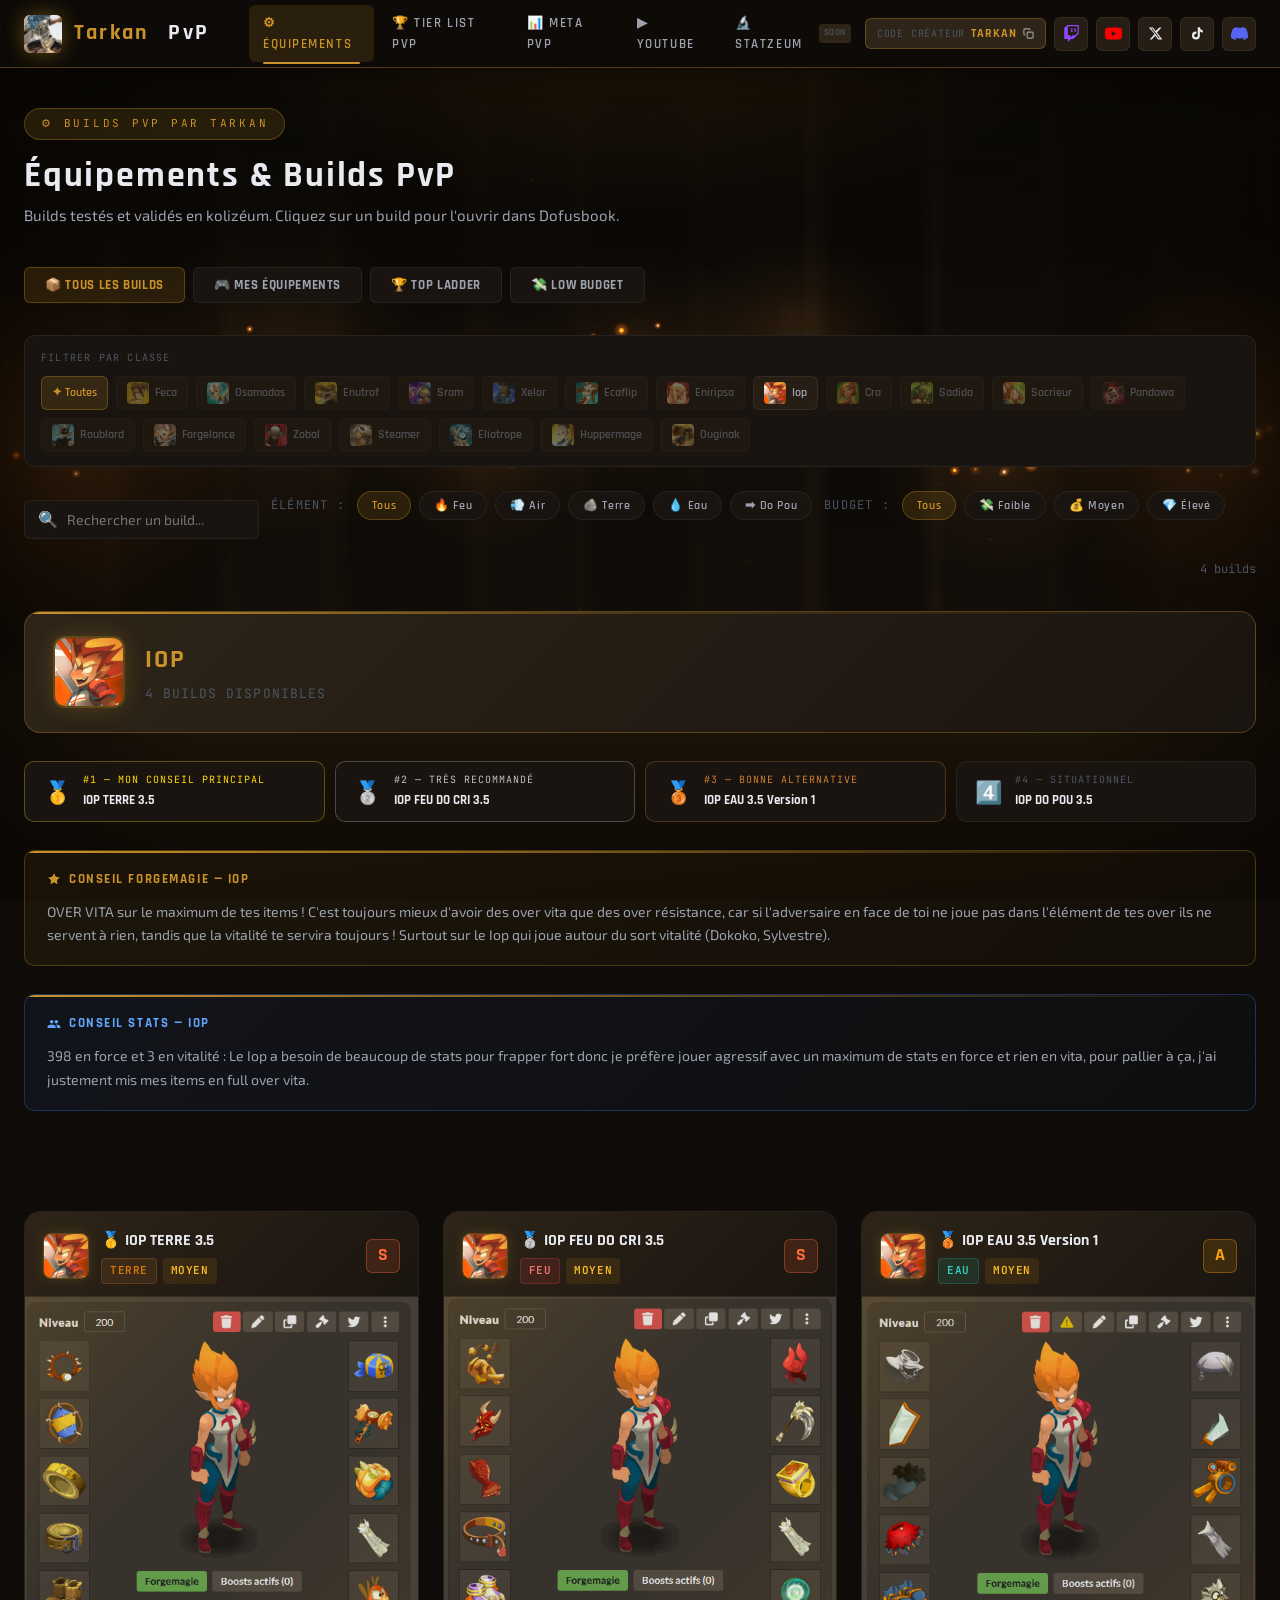
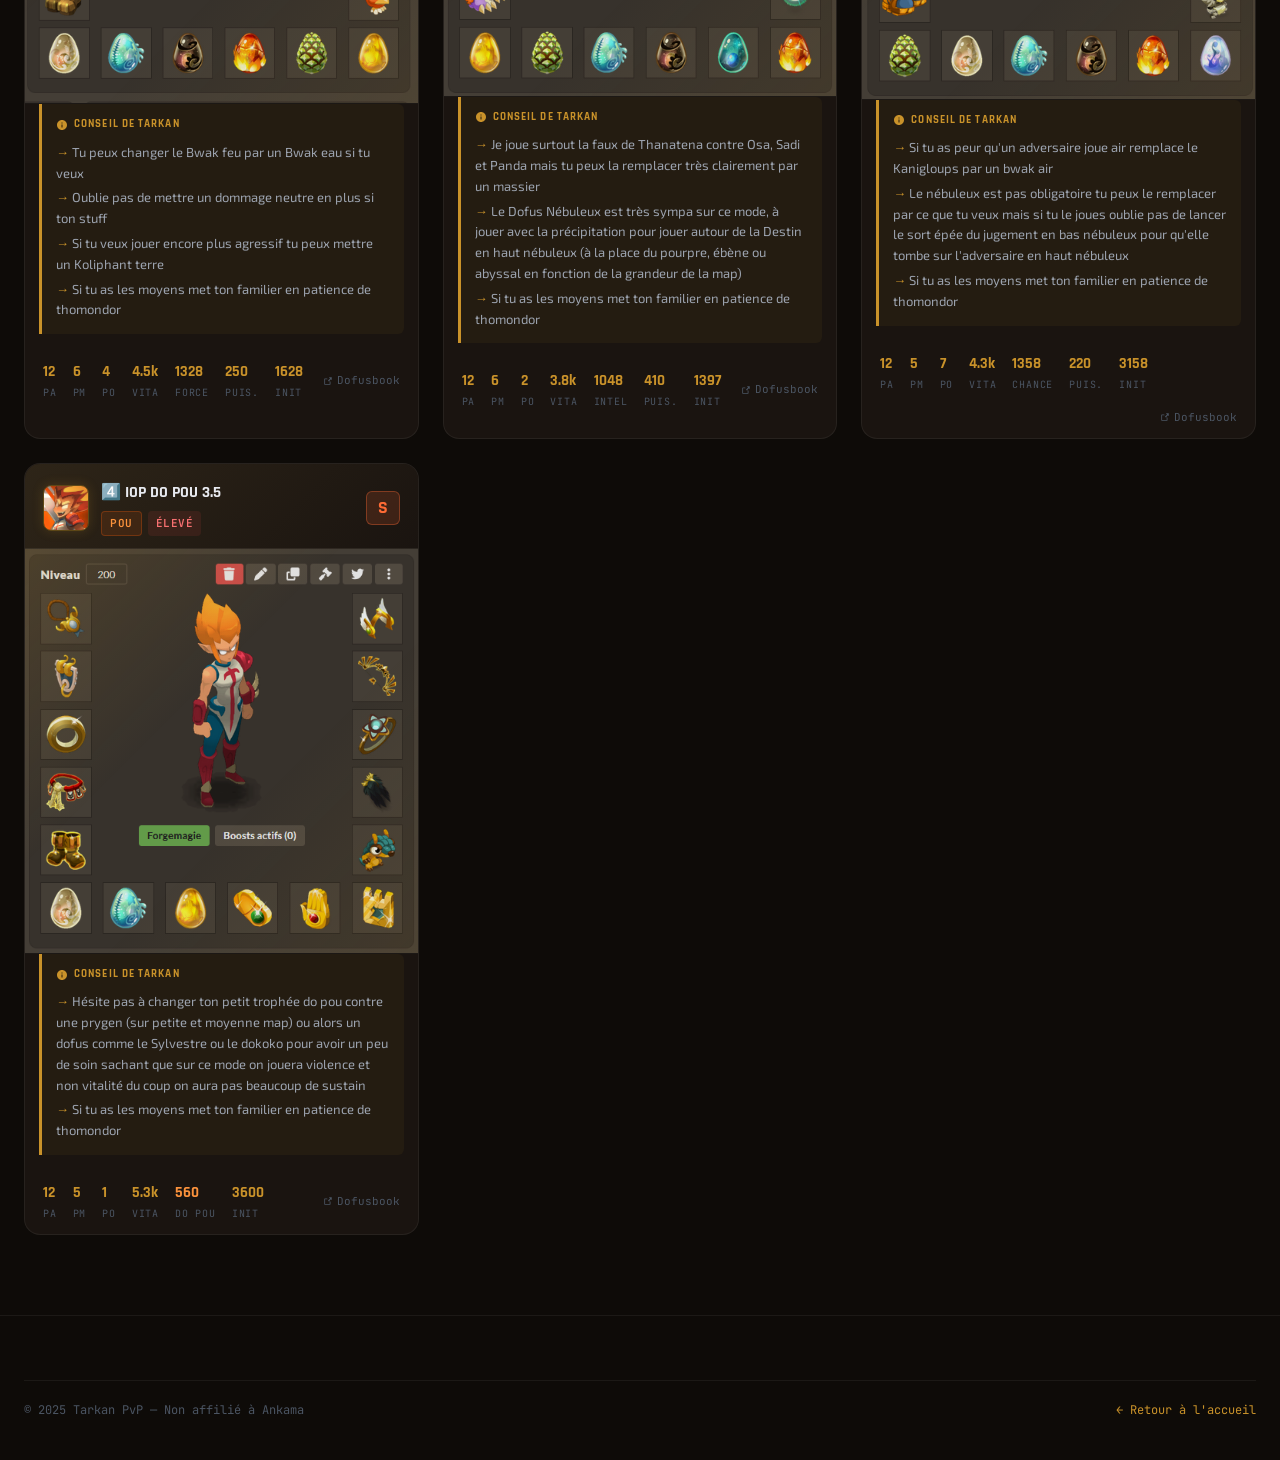
==== commit 7c6dfbfb: "Add files via upload" ====
--- a/dofus-pvp/pages/equipements.html
+++ b/dofus-pvp/pages/equipements.html
@@ -733,6 +733,19 @@
                 <div class="fm-conseil-text">${buildWithFm.conseil_fm}</div>
               </div>`;
           }
+
+          // Conseil Stats (même style que FM, juste en dessous)
+          const buildWithStats = builds.find(b => b.conseil_stats && b.conseil_stats.trim() !== '');
+          if (buildWithStats) {
+            html += `
+              <div class="fm-conseil-block" style="border-color:rgba(59,130,246,0.3);background:linear-gradient(135deg,rgba(59,130,246,0.08),rgba(59,130,246,0.03));">
+                <div class="fm-conseil-header" style="color:#60a5fa;">
+                  <svg width="14" height="14" viewBox="0 0 24 24" fill="currentColor"><path d="M16 11c1.66 0 2.99-1.34 2.99-3S17.66 5 16 5c-1.66 0-3 1.34-3 3s1.34 3 3 3zm-8 0c1.66 0 2.99-1.34 2.99-3S9.66 5 8 5C6.34 5 5 6.34 5 8s1.34 3 3 3zm0 2c-2.33 0-7 1.17-7 3.5V19h14v-2.5c0-2.33-4.67-3.5-7-3.5zm8 0c-.29 0-.62.02-.97.05 1.16.84 1.97 1.97 1.97 3.45V19h6v-2.5c0-2.33-4.67-3.5-7-3.5z"/></svg>
+                  CONSEIL STATS — ${className.toUpperCase()}
+                </div>
+                <div class="fm-conseil-text">${buildWithStats.conseil_stats}</div>
+              </div>`;
+          }
         }
 
         html += `</div>`; // fin class-section header wrapper
@@ -837,7 +850,6 @@
           </div>
           ${screenHTML}
           ${tipHTML}
-          ${statsConseilHTML}
           <div class="bc-footer">
             ${statsHtml}
             <a href="${b.lien_dofusbook}" target="_blank" rel="noopener" class="bc-dofusbook-link" onclick="event.stopPropagation()">
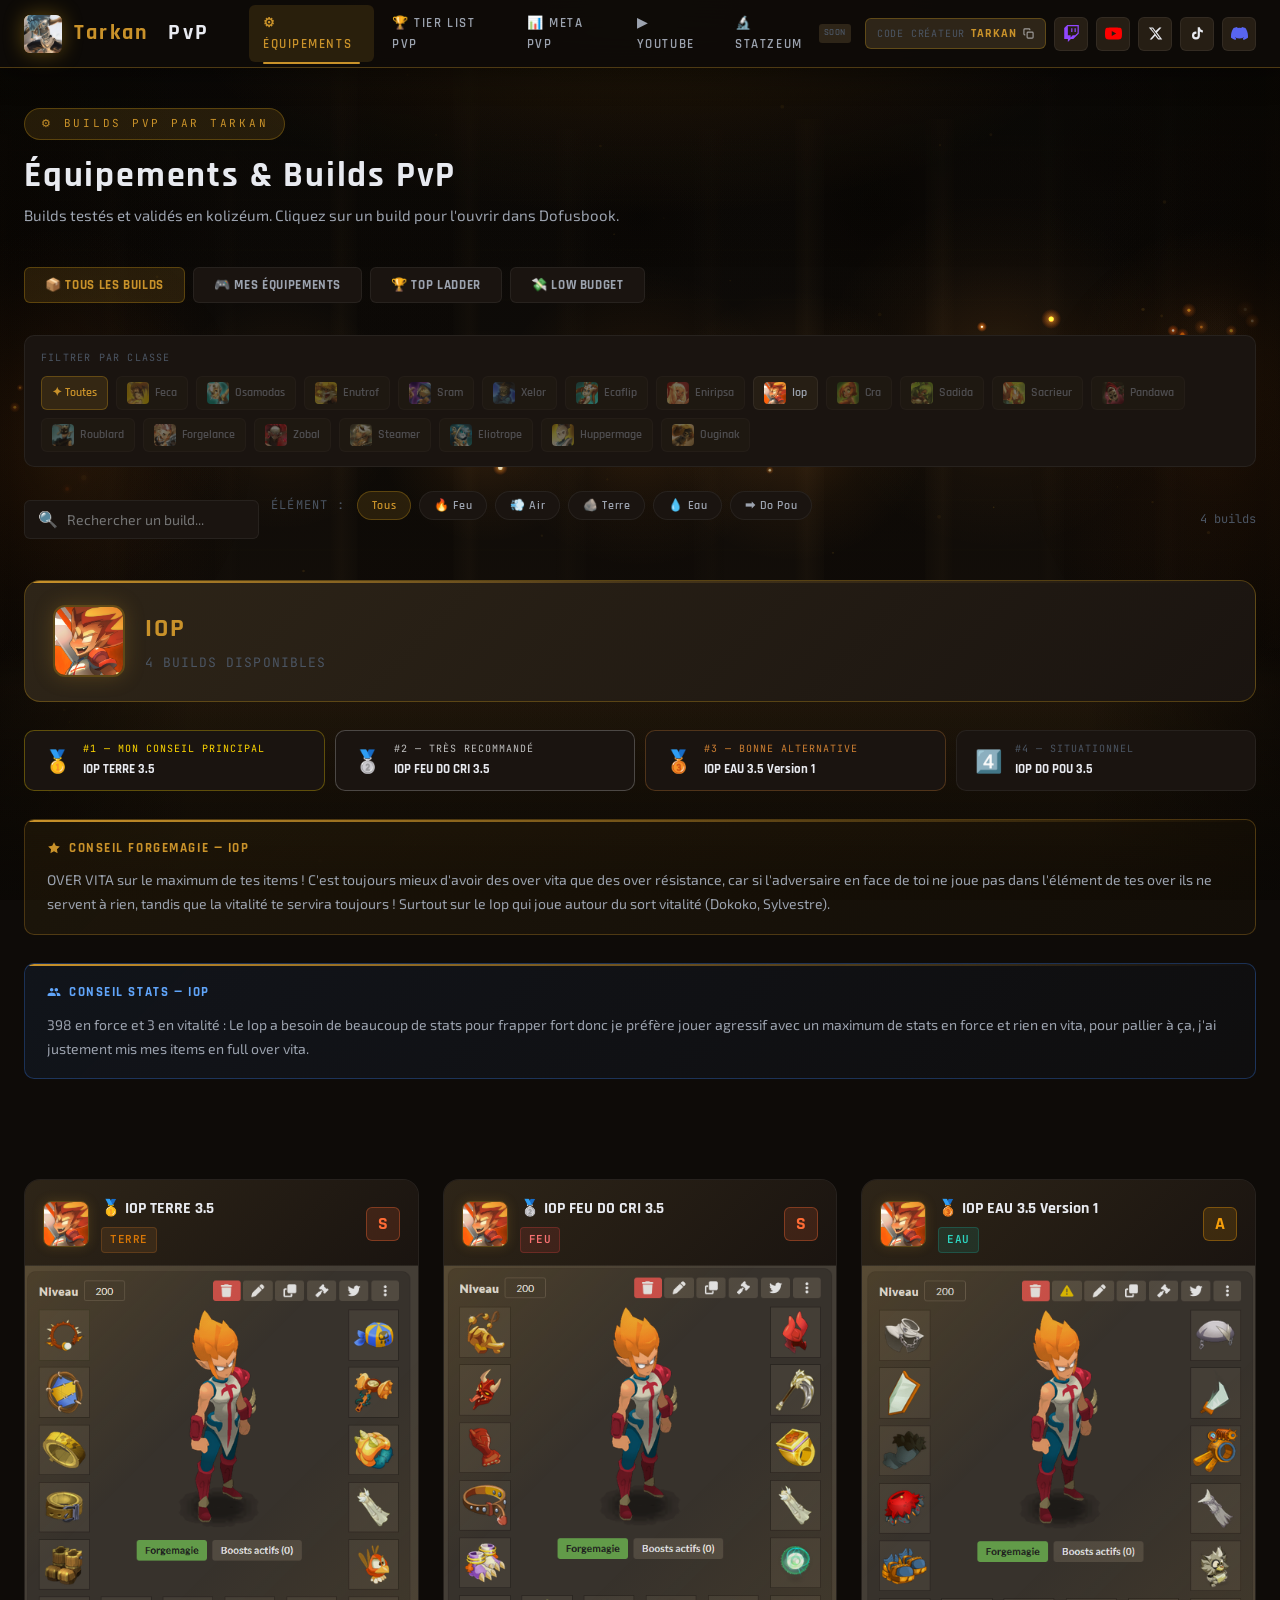
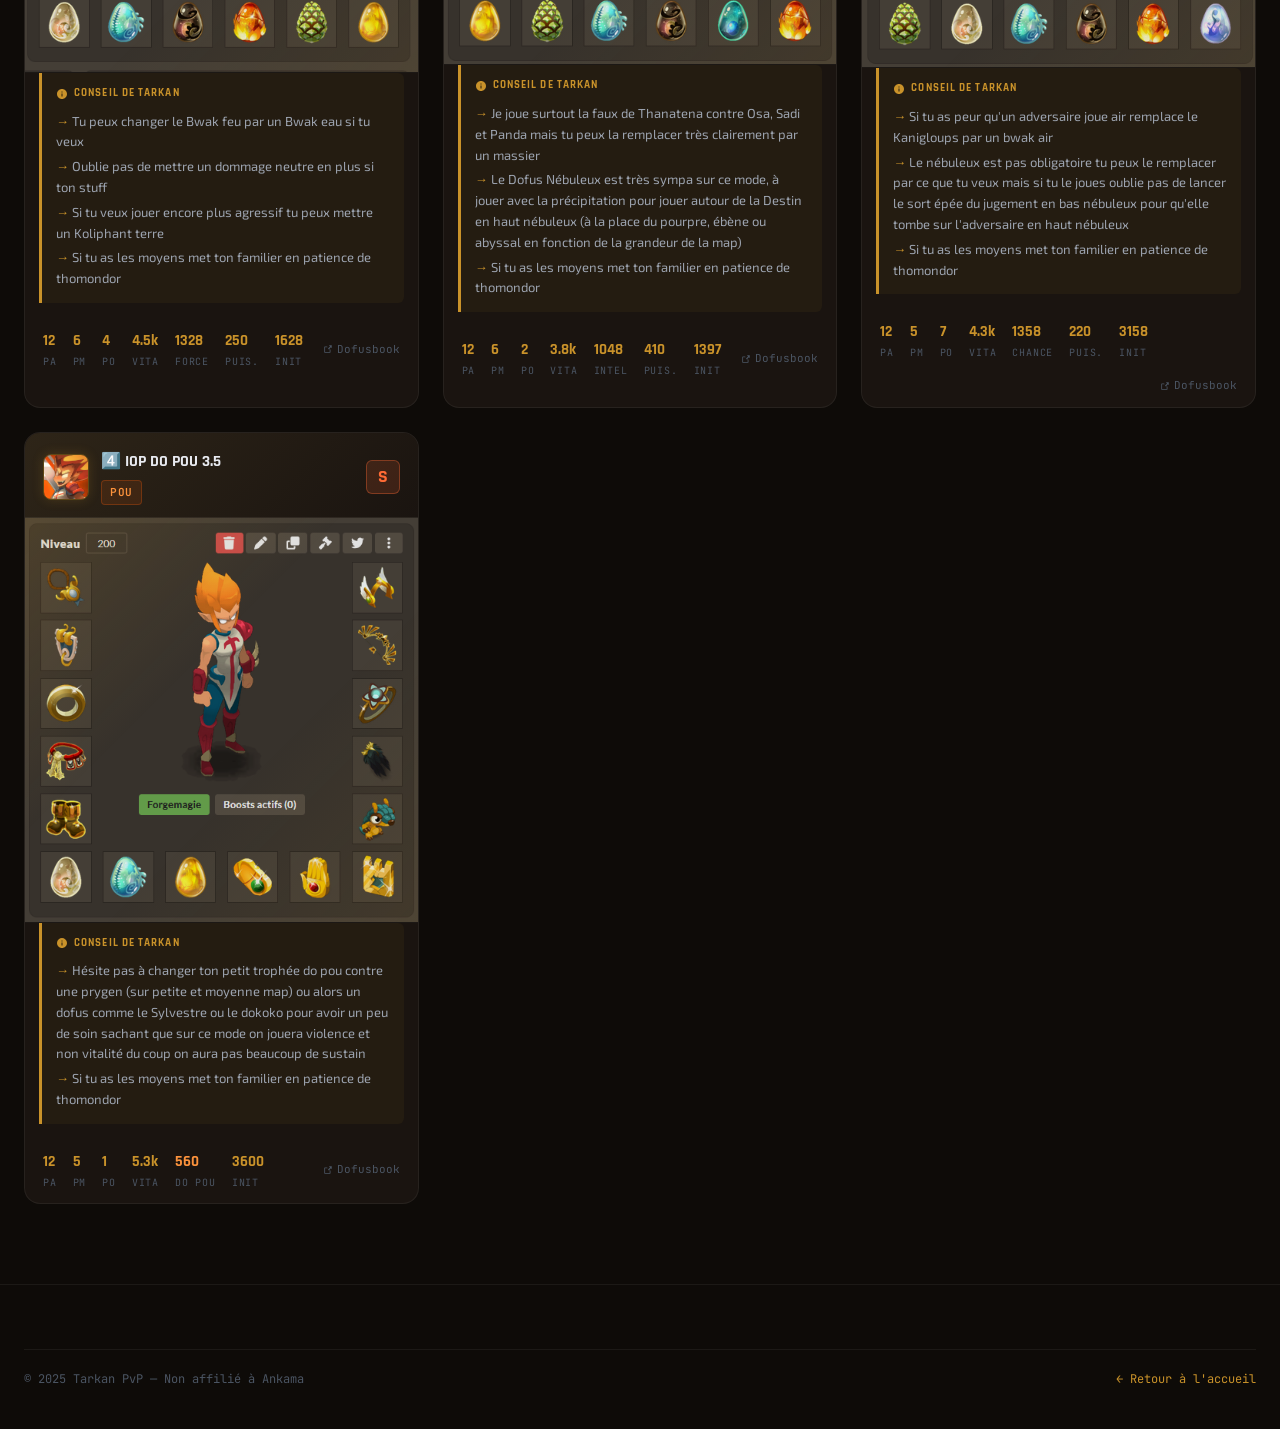
==== commit 0fad7840: "Add files via upload" ====
--- a/dofus-pvp/pages/equipements.html
+++ b/dofus-pvp/pages/equipements.html
@@ -577,13 +577,6 @@
           <button class="filter-btn" onclick="setEl('Eau',this)">💧 Eau</button>
           <button class="filter-btn" onclick="setEl('Pou',this)">➡ Do Pou</button>
         </div>
-        <div class="filter-bar">
-          <span class="filter-label">Budget :</span>
-          <button class="filter-btn active" onclick="setBgt('all',this)">Tous</button>
-          <button class="filter-btn" onclick="setBgt('Faible',this)">💸 Faible</button>
-          <button class="filter-btn" onclick="setBgt('Moyen',this)">💰 Moyen</button>
-          <button class="filter-btn" onclick="setBgt('Élevé',this)">💎 Élevé</button>
-        </div>
         <span class="build-count" id="buildCount">-- builds</span>
       </div>
 
@@ -843,7 +836,6 @@
               <div class="bc-name">${medal ? medal + ' ' : ''}${b.nom}</div>
               <div class="bc-tags">
                 <span class="tag tag-element-${elKey}">${b.element}</span>
-                <span class="tag tag-budget-${bgtKey}">${b.budget}</span>
               </div>
             </div>
             <div class="bc-tier ${tierCls}">${b.tier}</div>
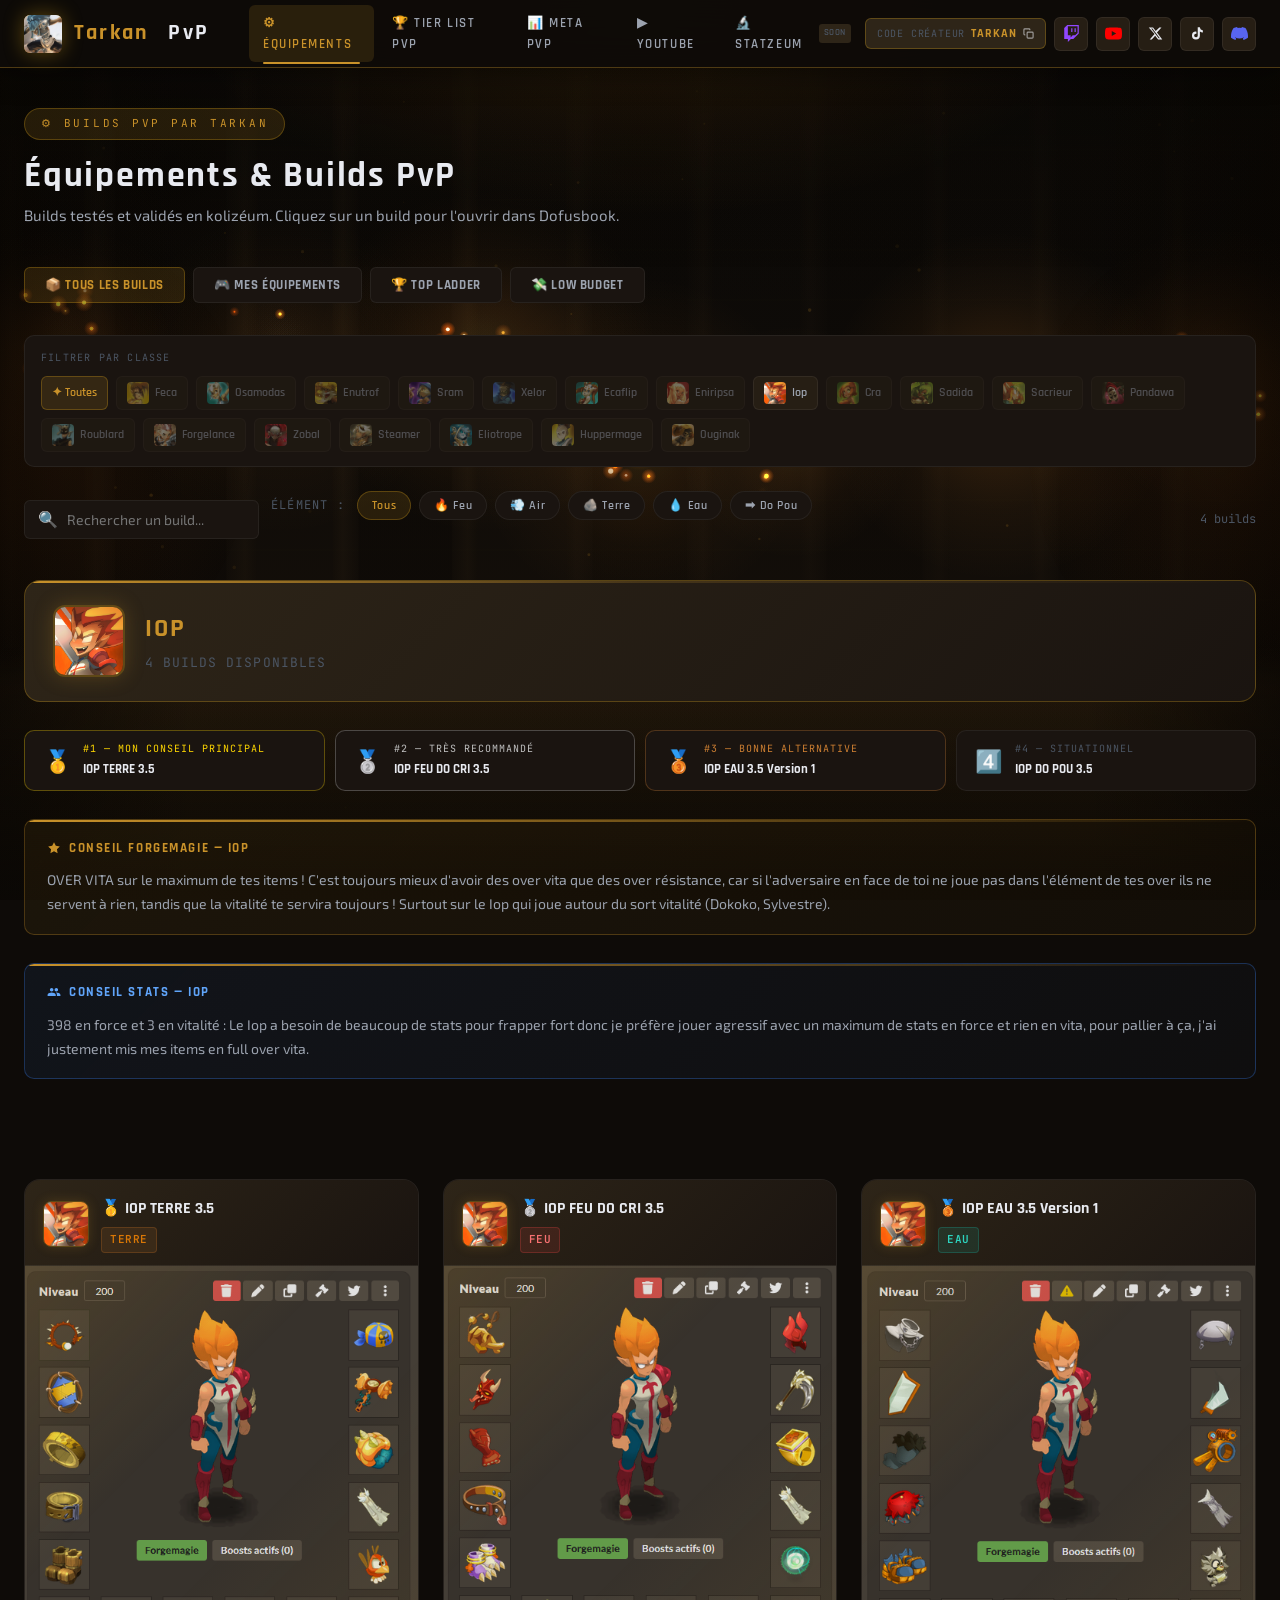
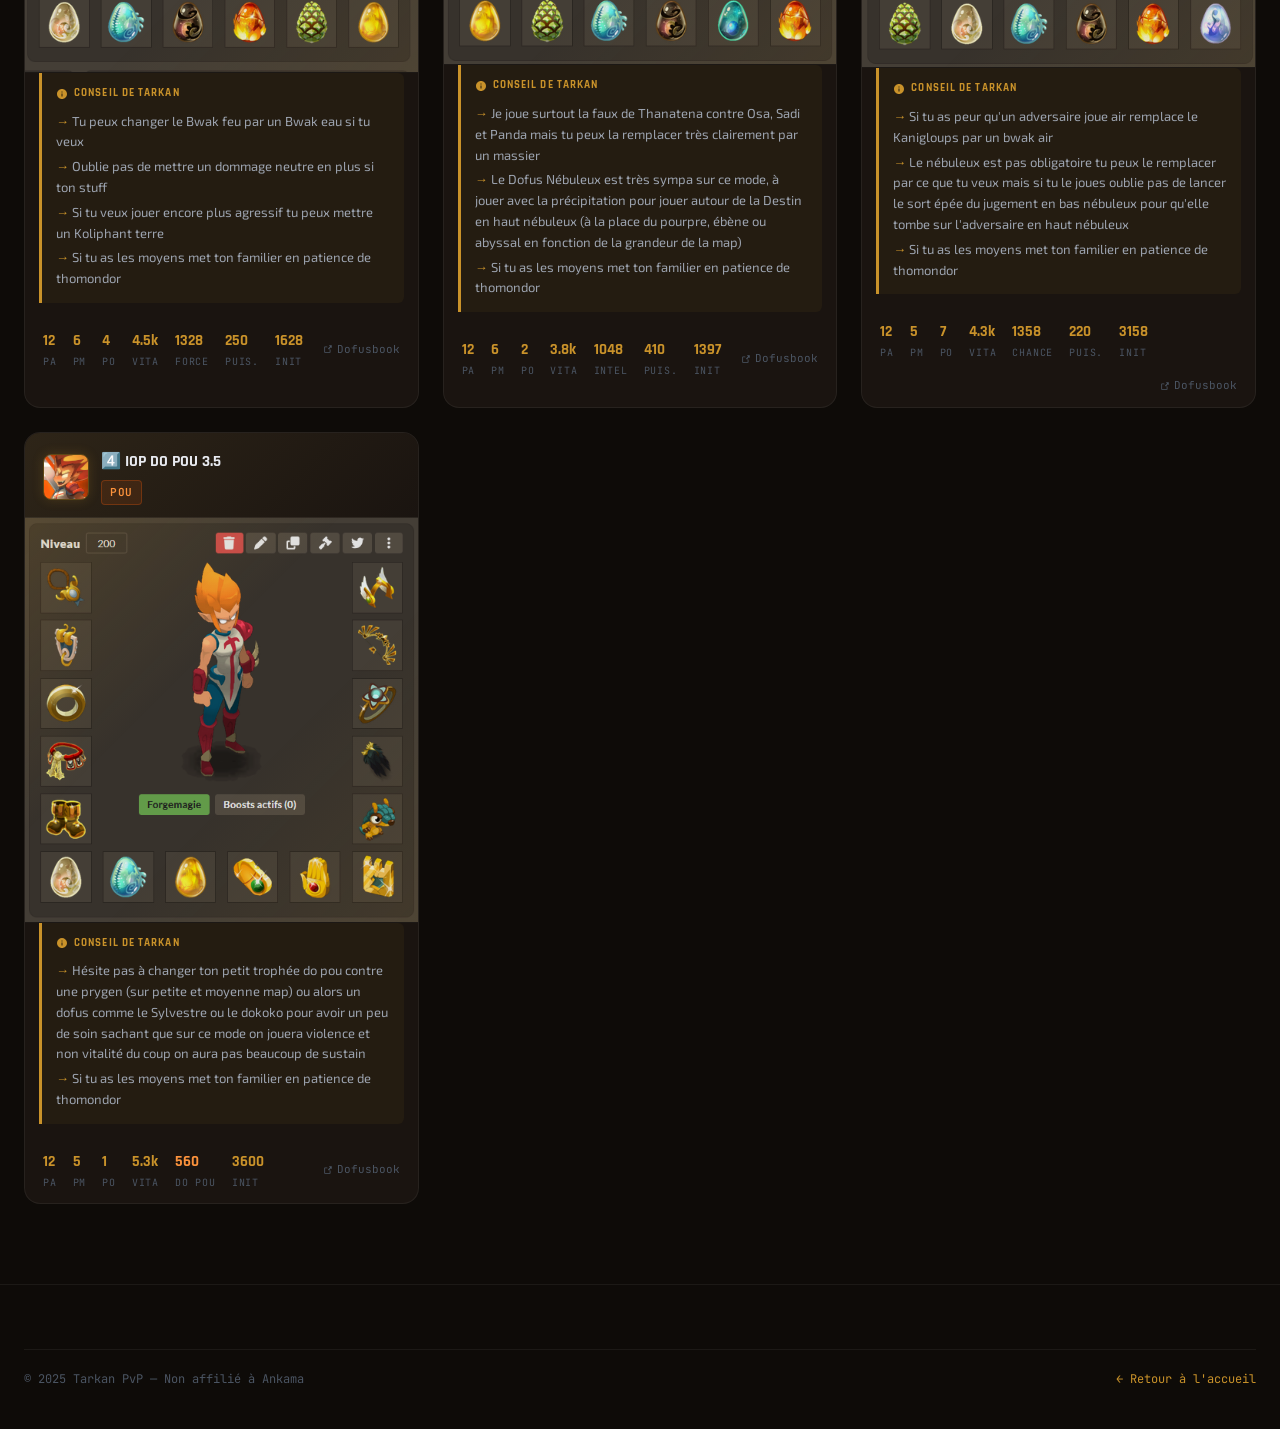
==== commit 9f6aa986: "Add files via upload" ====
--- a/dofus-pvp/pages/equipements.html
+++ b/dofus-pvp/pages/equipements.html
@@ -838,7 +838,6 @@
                 <span class="tag tag-element-${elKey}">${b.element}</span>
               </div>
             </div>
-            <div class="bc-tier ${tierCls}">${b.tier}</div>
           </div>
           ${screenHTML}
           ${tipHTML}
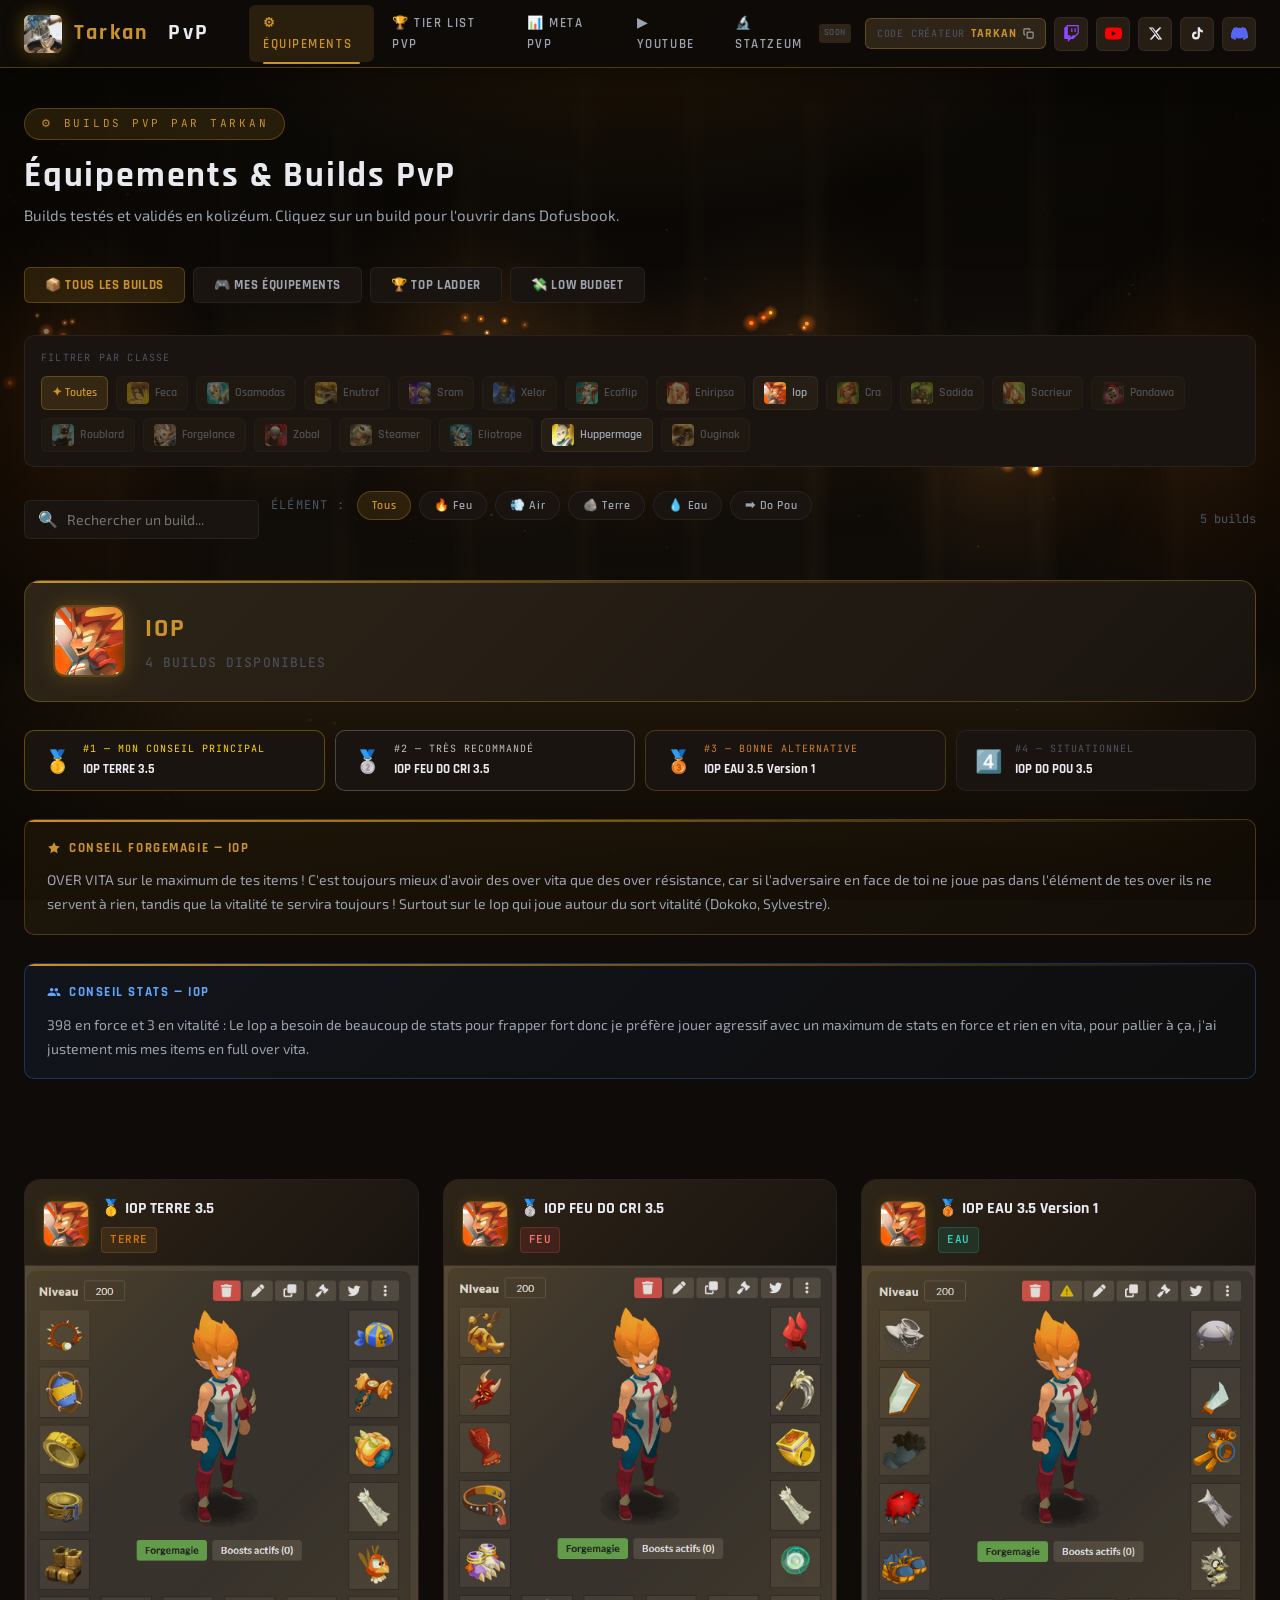
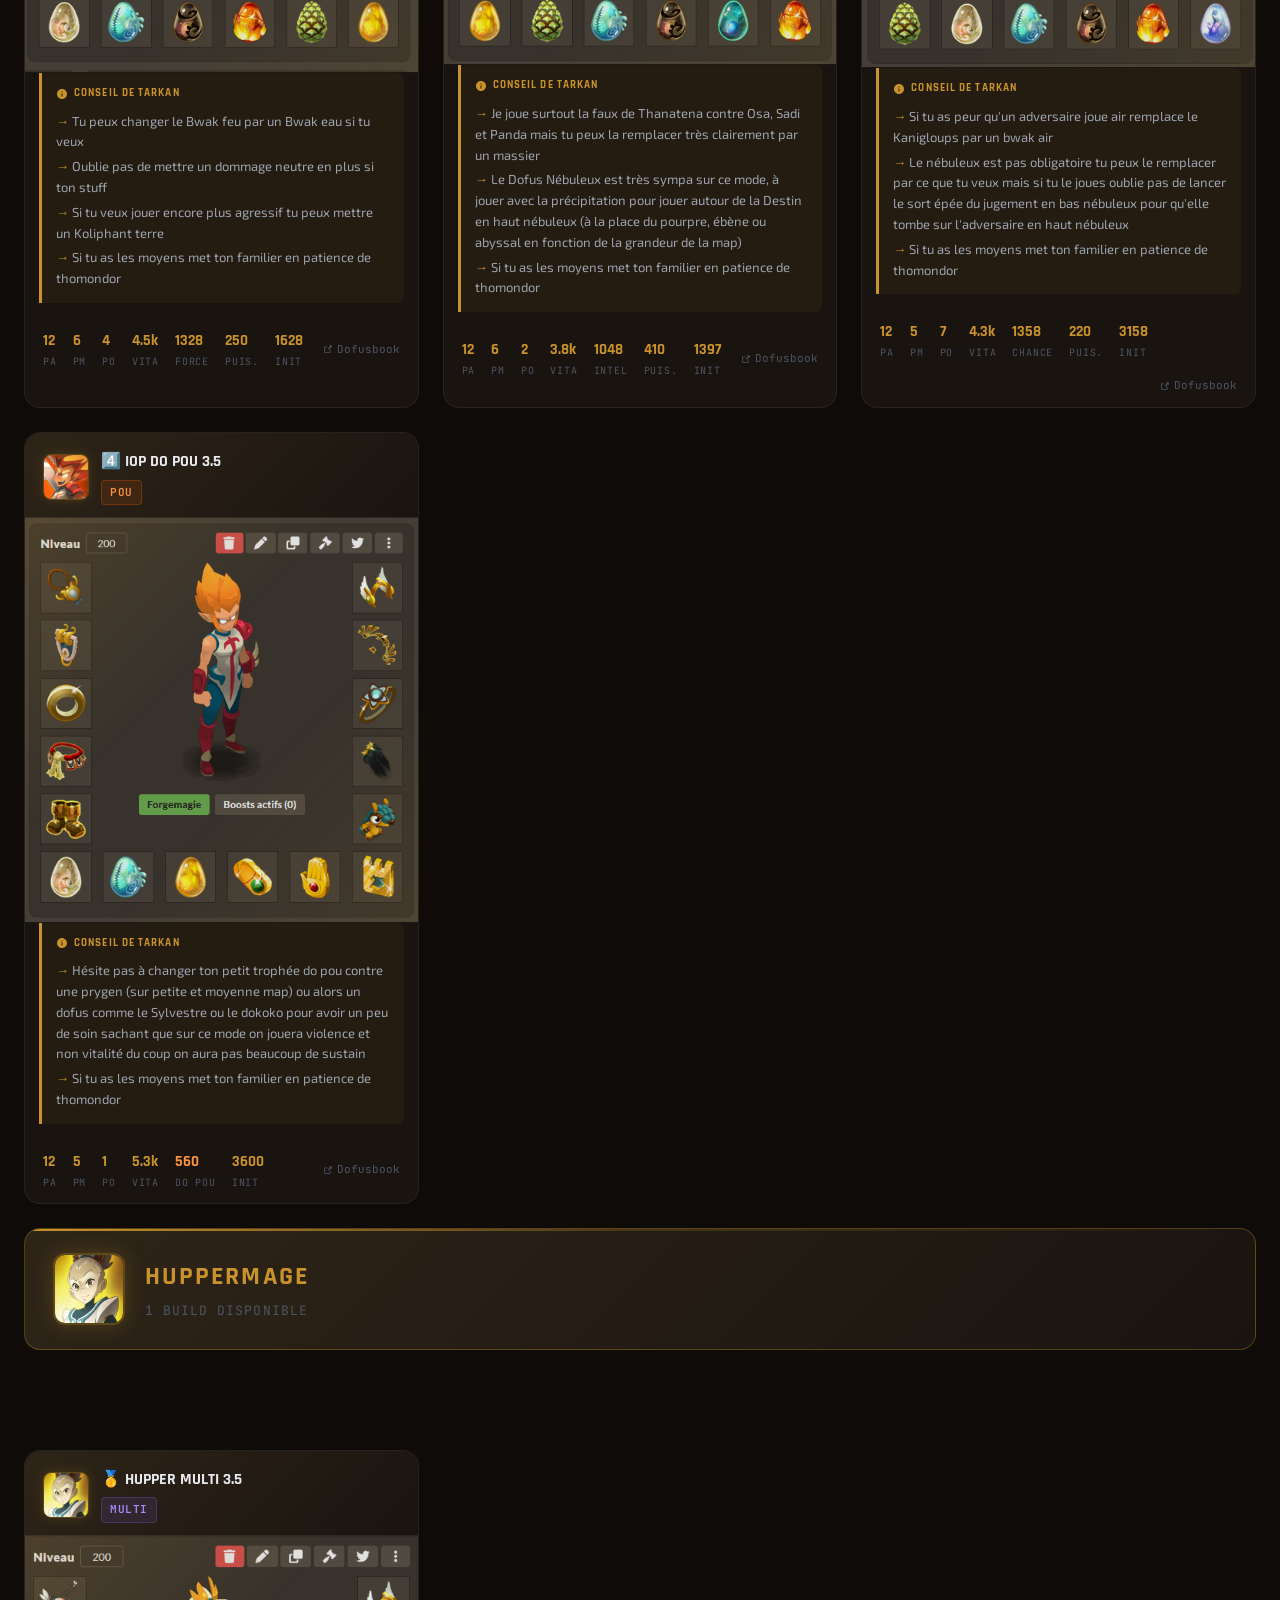
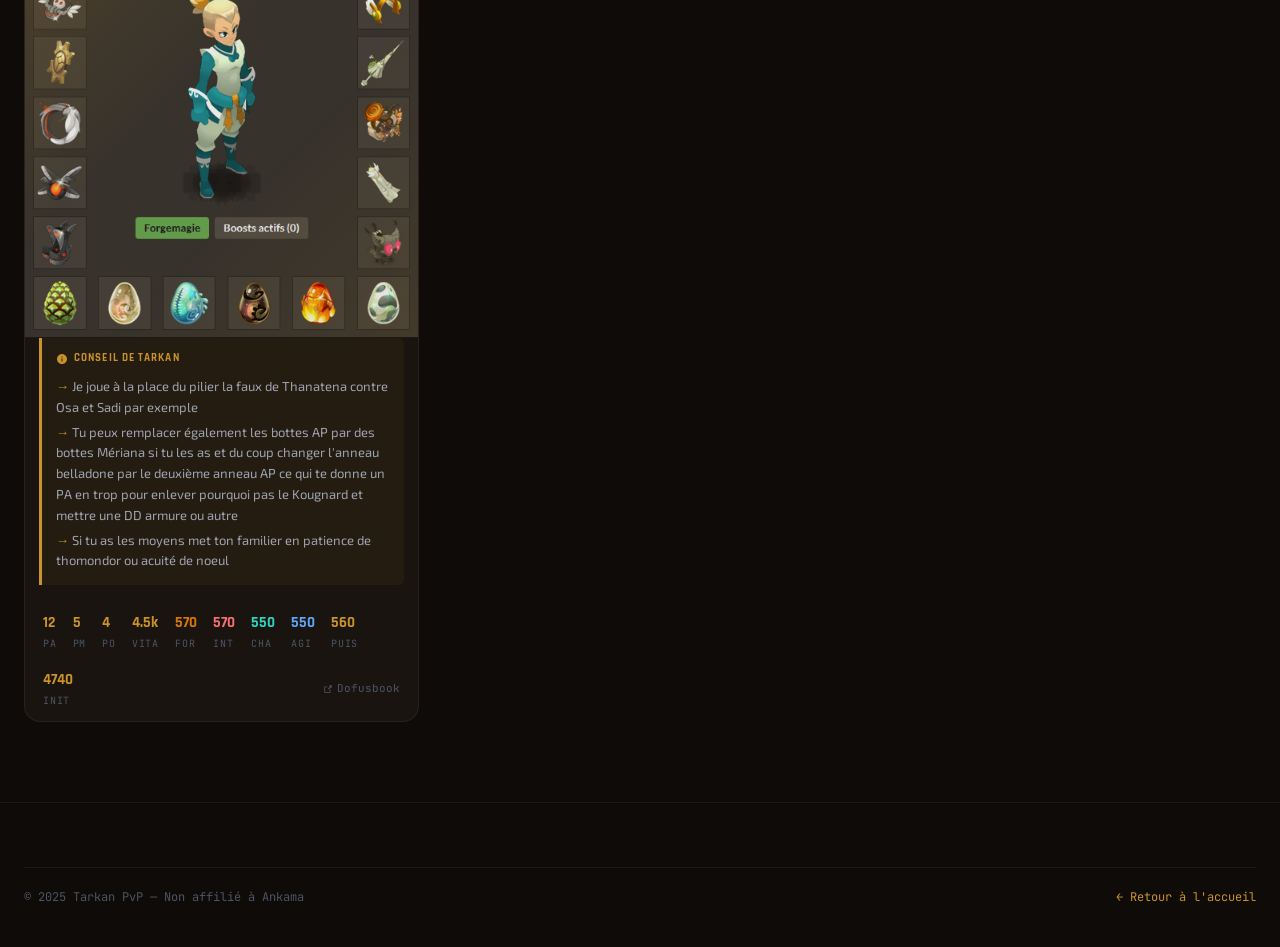
==== commit 0c6e8b40: "Add files via upload" ====
--- a/dofus-pvp/pages/equipements.html
+++ b/dofus-pvp/pages/equipements.html
@@ -794,13 +794,25 @@
       // Stats footer — adapté selon le type de build
       let statsHtml = '';
       if (b.element === 'Pou') {
-        // Build Do Poussée : afficher Do Pou + Do Neutre à la place de la stat principale + puissance
         statsHtml = `
           <div class="bc-stat"><span class="bc-stat-val">${b.stats.pa}</span><span class="bc-stat-lbl">PA</span></div>
           <div class="bc-stat"><span class="bc-stat-val">${b.stats.pm}</span><span class="bc-stat-lbl">PM</span></div>
           <div class="bc-stat"><span class="bc-stat-val">${b.stats.po || 0}</span><span class="bc-stat-lbl">PO</span></div>
           <div class="bc-stat"><span class="bc-stat-val">${(b.stats.vita/1000).toFixed(1)}k</span><span class="bc-stat-lbl">Vita</span></div>
           <div class="bc-stat"><span class="bc-stat-val" style="color:#fb923c">${b.stats.do_pou || 0}</span><span class="bc-stat-lbl">Do Pou</span></div>
+          <div class="bc-stat"><span class="bc-stat-val">${b.stats.ini}</span><span class="bc-stat-lbl">Init</span></div>`;
+      } else if (b.element === 'Multi') {
+        // Huppermage : afficher toutes les stats élémentaires
+        statsHtml = `
+          <div class="bc-stat"><span class="bc-stat-val">${b.stats.pa}</span><span class="bc-stat-lbl">PA</span></div>
+          <div class="bc-stat"><span class="bc-stat-val">${b.stats.pm}</span><span class="bc-stat-lbl">PM</span></div>
+          <div class="bc-stat"><span class="bc-stat-val">${b.stats.po || 0}</span><span class="bc-stat-lbl">PO</span></div>
+          <div class="bc-stat"><span class="bc-stat-val">${(b.stats.vita/1000).toFixed(1)}k</span><span class="bc-stat-lbl">Vita</span></div>
+          <div class="bc-stat"><span class="bc-stat-val" style="color:#d97706">${b.stats.force || 0}</span><span class="bc-stat-lbl">For</span></div>
+          <div class="bc-stat"><span class="bc-stat-val" style="color:#f87171">${b.stats.intelligence || 0}</span><span class="bc-stat-lbl">Int</span></div>
+          <div class="bc-stat"><span class="bc-stat-val" style="color:#2dd4bf">${b.stats.chance || 0}</span><span class="bc-stat-lbl">Cha</span></div>
+          <div class="bc-stat"><span class="bc-stat-val" style="color:#60a5fa">${b.stats.agilite || 0}</span><span class="bc-stat-lbl">Agi</span></div>
+          <div class="bc-stat"><span class="bc-stat-val">${b.stats.puissance || 0}</span><span class="bc-stat-lbl">Puis</span></div>
           <div class="bc-stat"><span class="bc-stat-val">${b.stats.ini}</span><span class="bc-stat-lbl">Init</span></div>`;
       } else {
         const mainStat = b.stats.force || b.stats.intelligence || b.stats.chance || b.stats.agilite || 0;
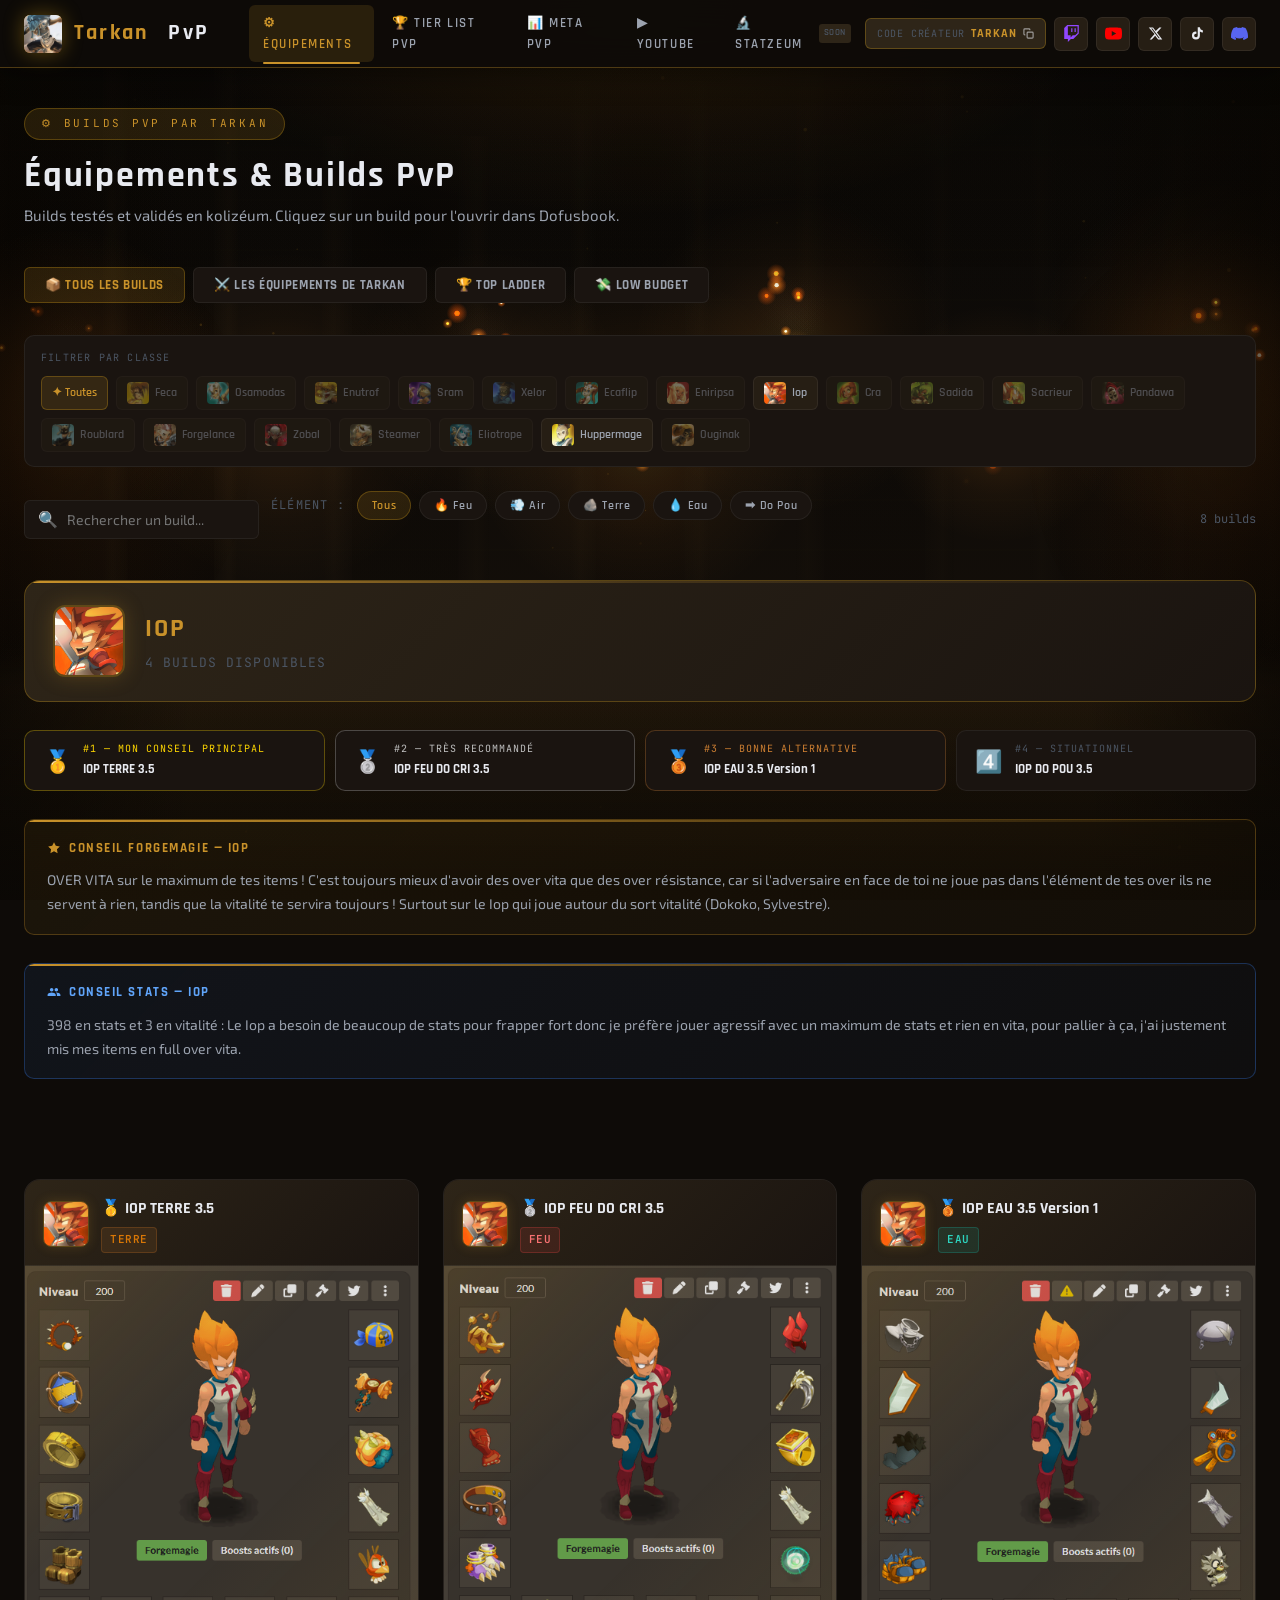
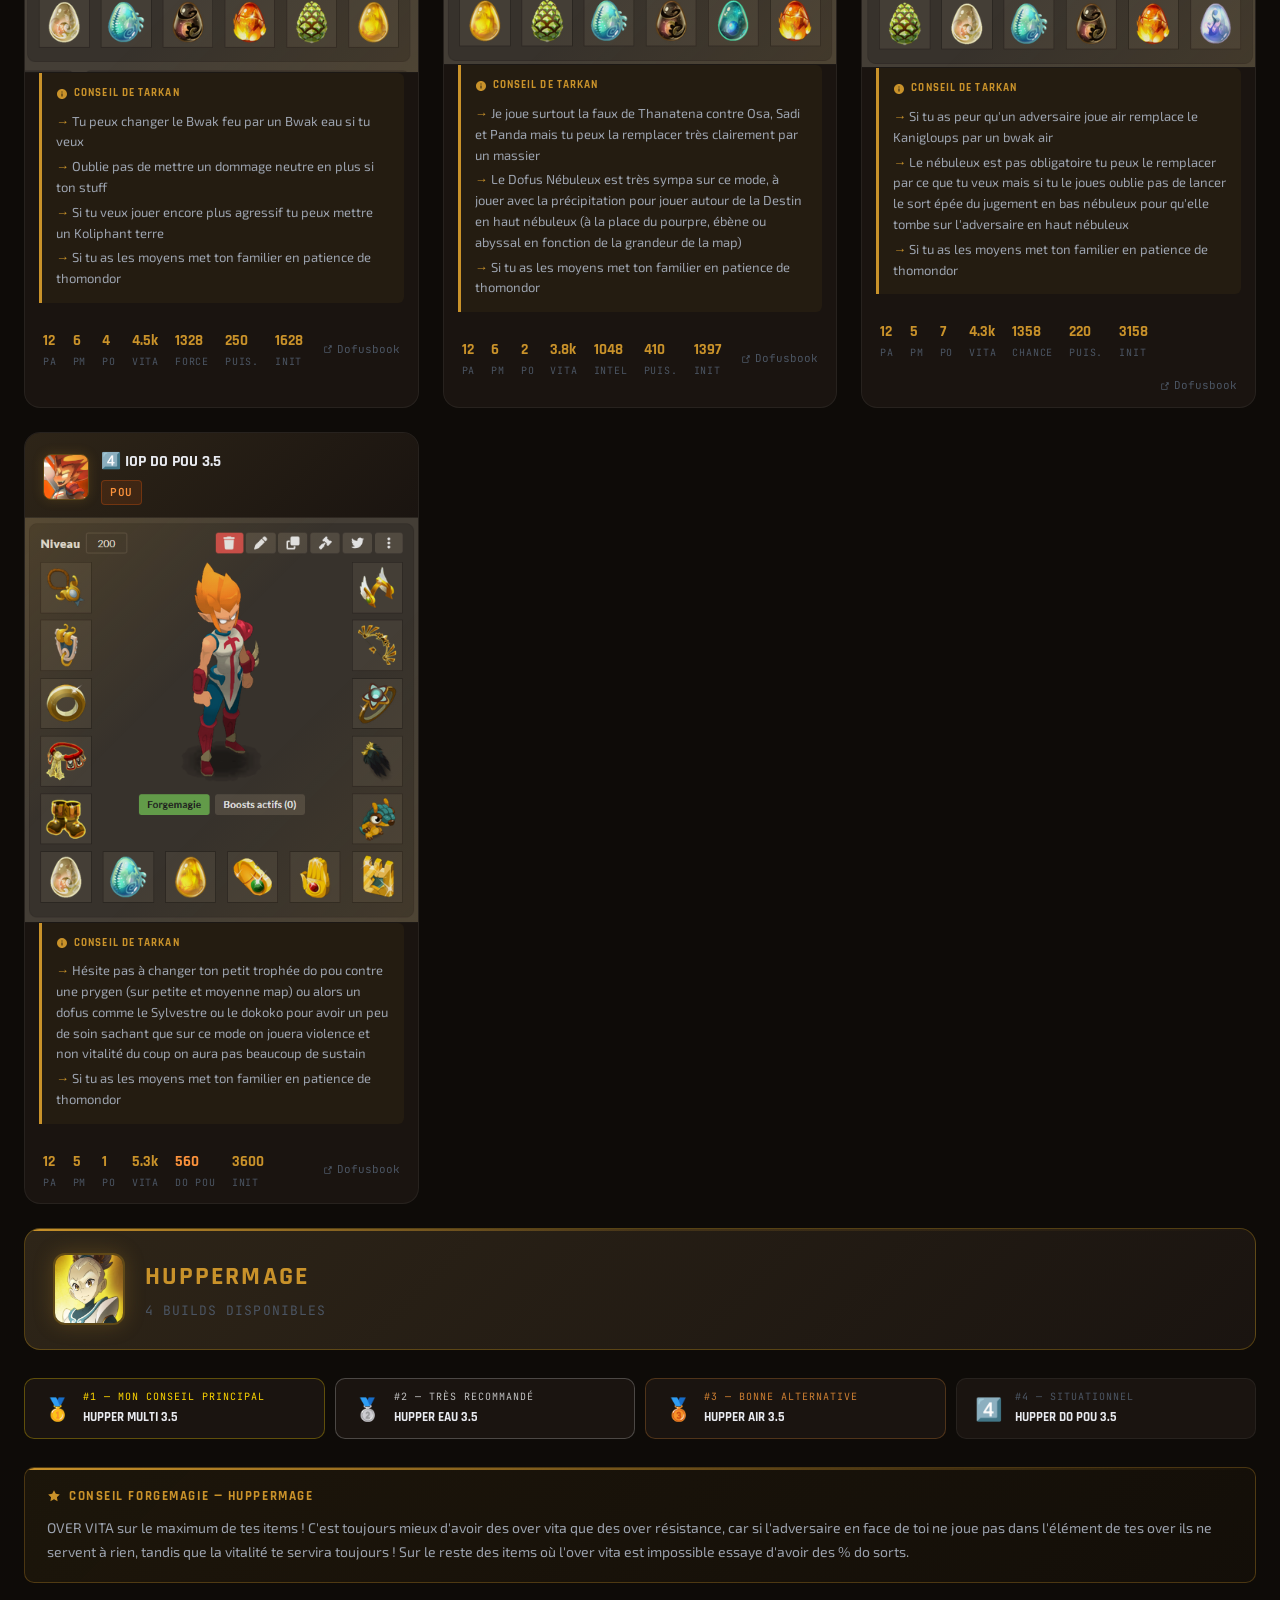
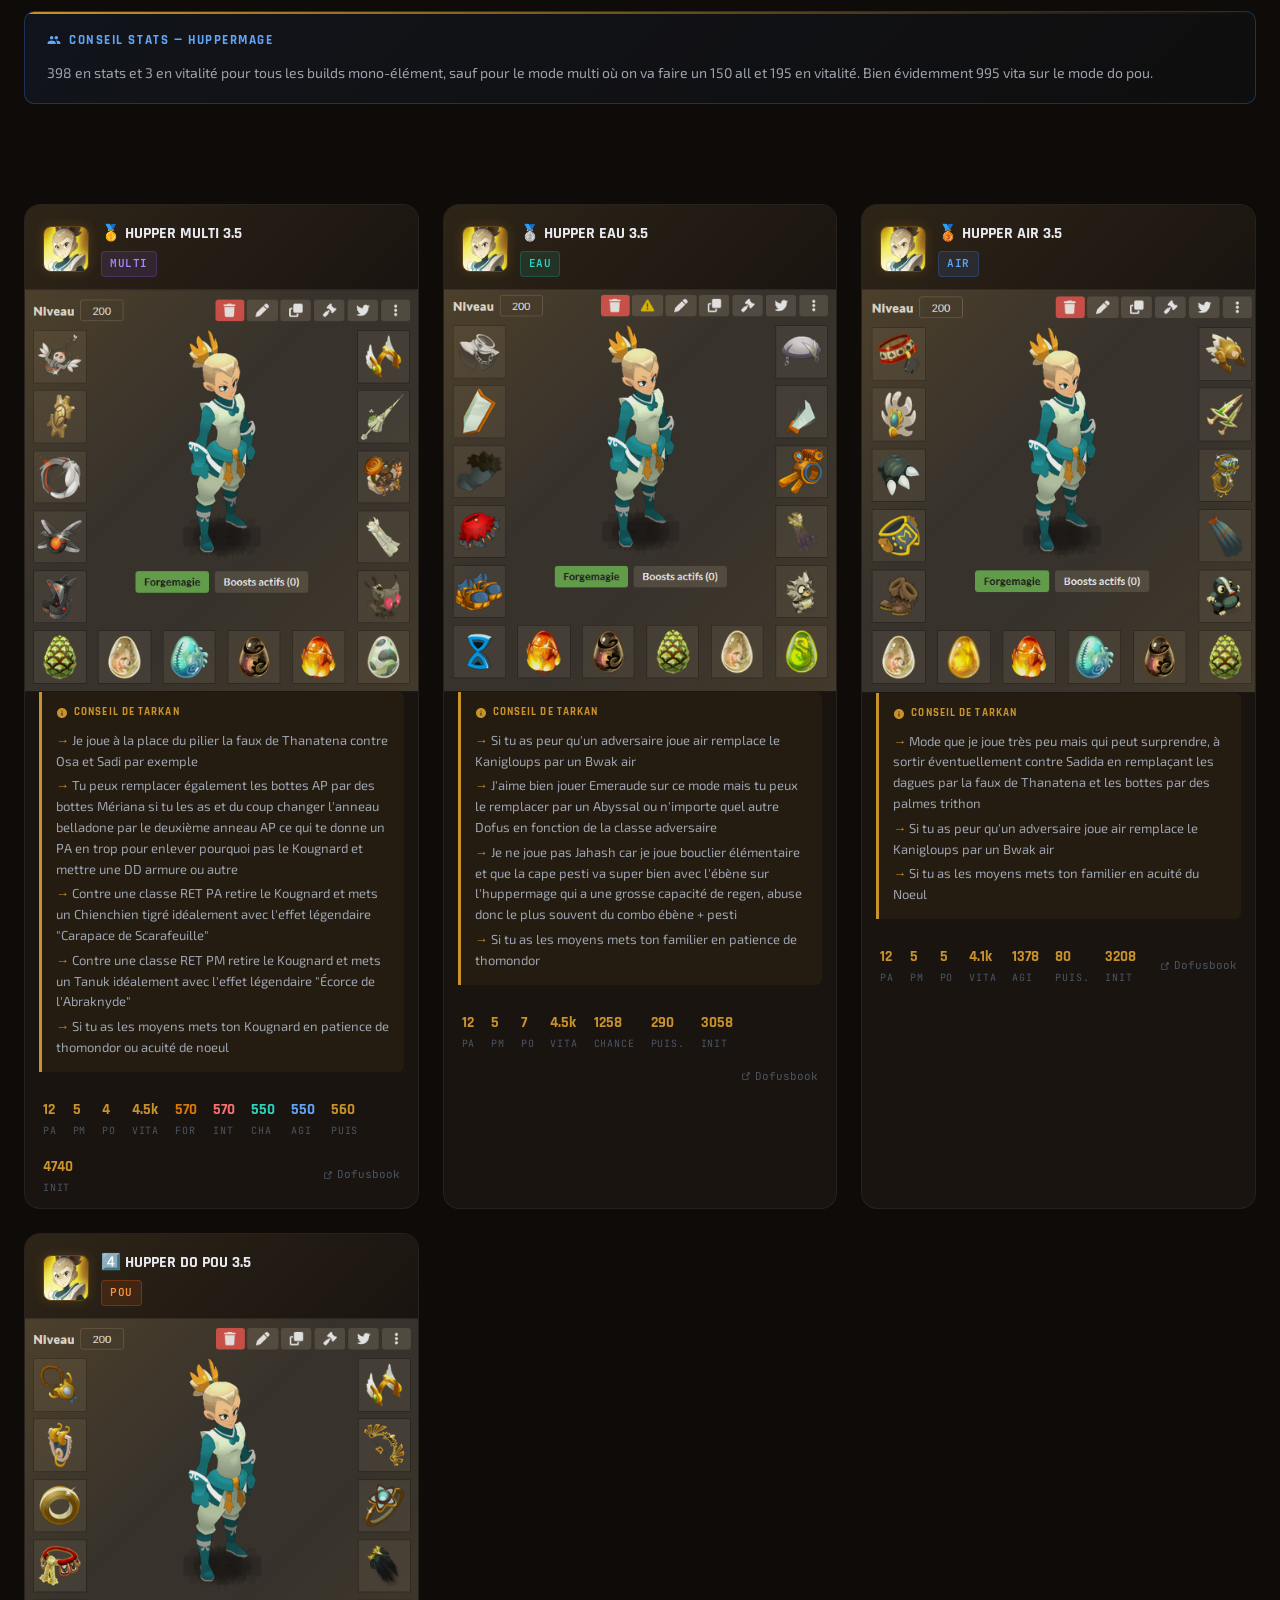
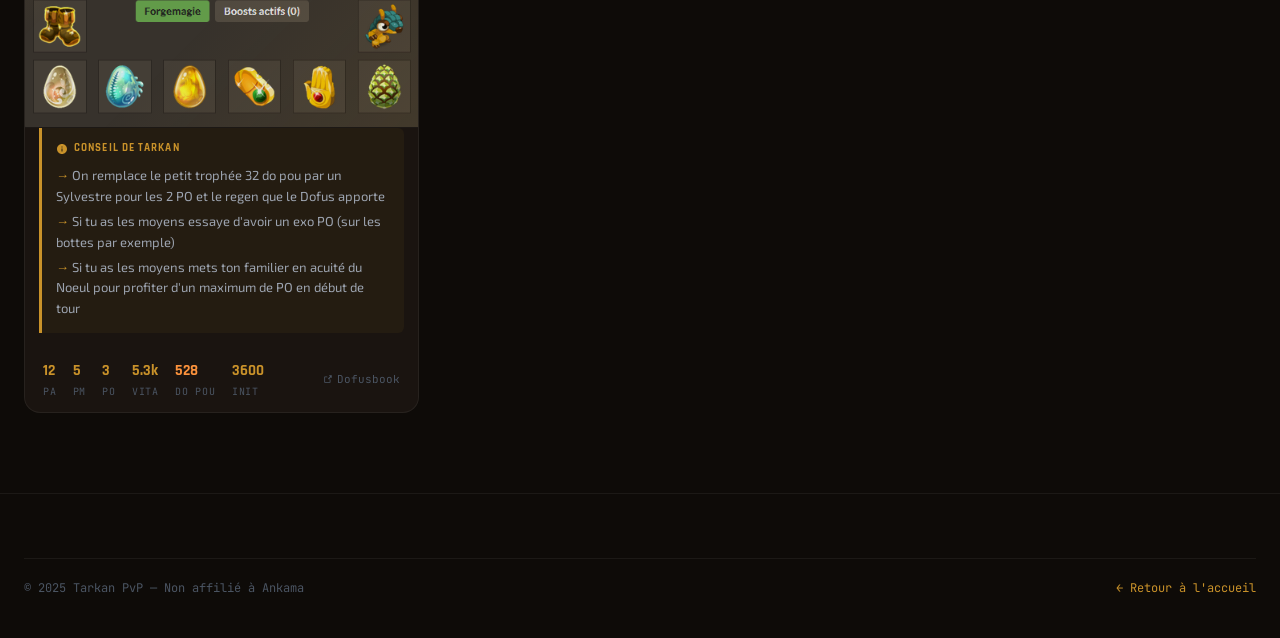
==== commit 932eb55e: "Add files via upload" ====
--- a/dofus-pvp/pages/equipements.html
+++ b/dofus-pvp/pages/equipements.html
@@ -551,7 +551,7 @@
       <!-- TABS -->
       <div class="cat-tabs" id="catTabs">
         <button class="cat-tab active" data-cat="all" onclick="setCat('all',this)">📦 Tous les builds</button>
-        <button class="cat-tab" data-cat="mes-equipements" onclick="setCat('mes-equipements',this)">🎮 Mes équipements</button>
+        <button class="cat-tab" data-cat="mes-equipements" onclick="setCat('mes-equipements',this)">⚔️ Les équipements de Tarkan</button>
         <button class="cat-tab" data-cat="top-ladder" onclick="setCat('top-ladder',this)">🏆 Top Ladder</button>
         <button class="cat-tab" data-cat="low-budget" onclick="setCat('low-budget',this)">💸 Low Budget</button>
       </div>
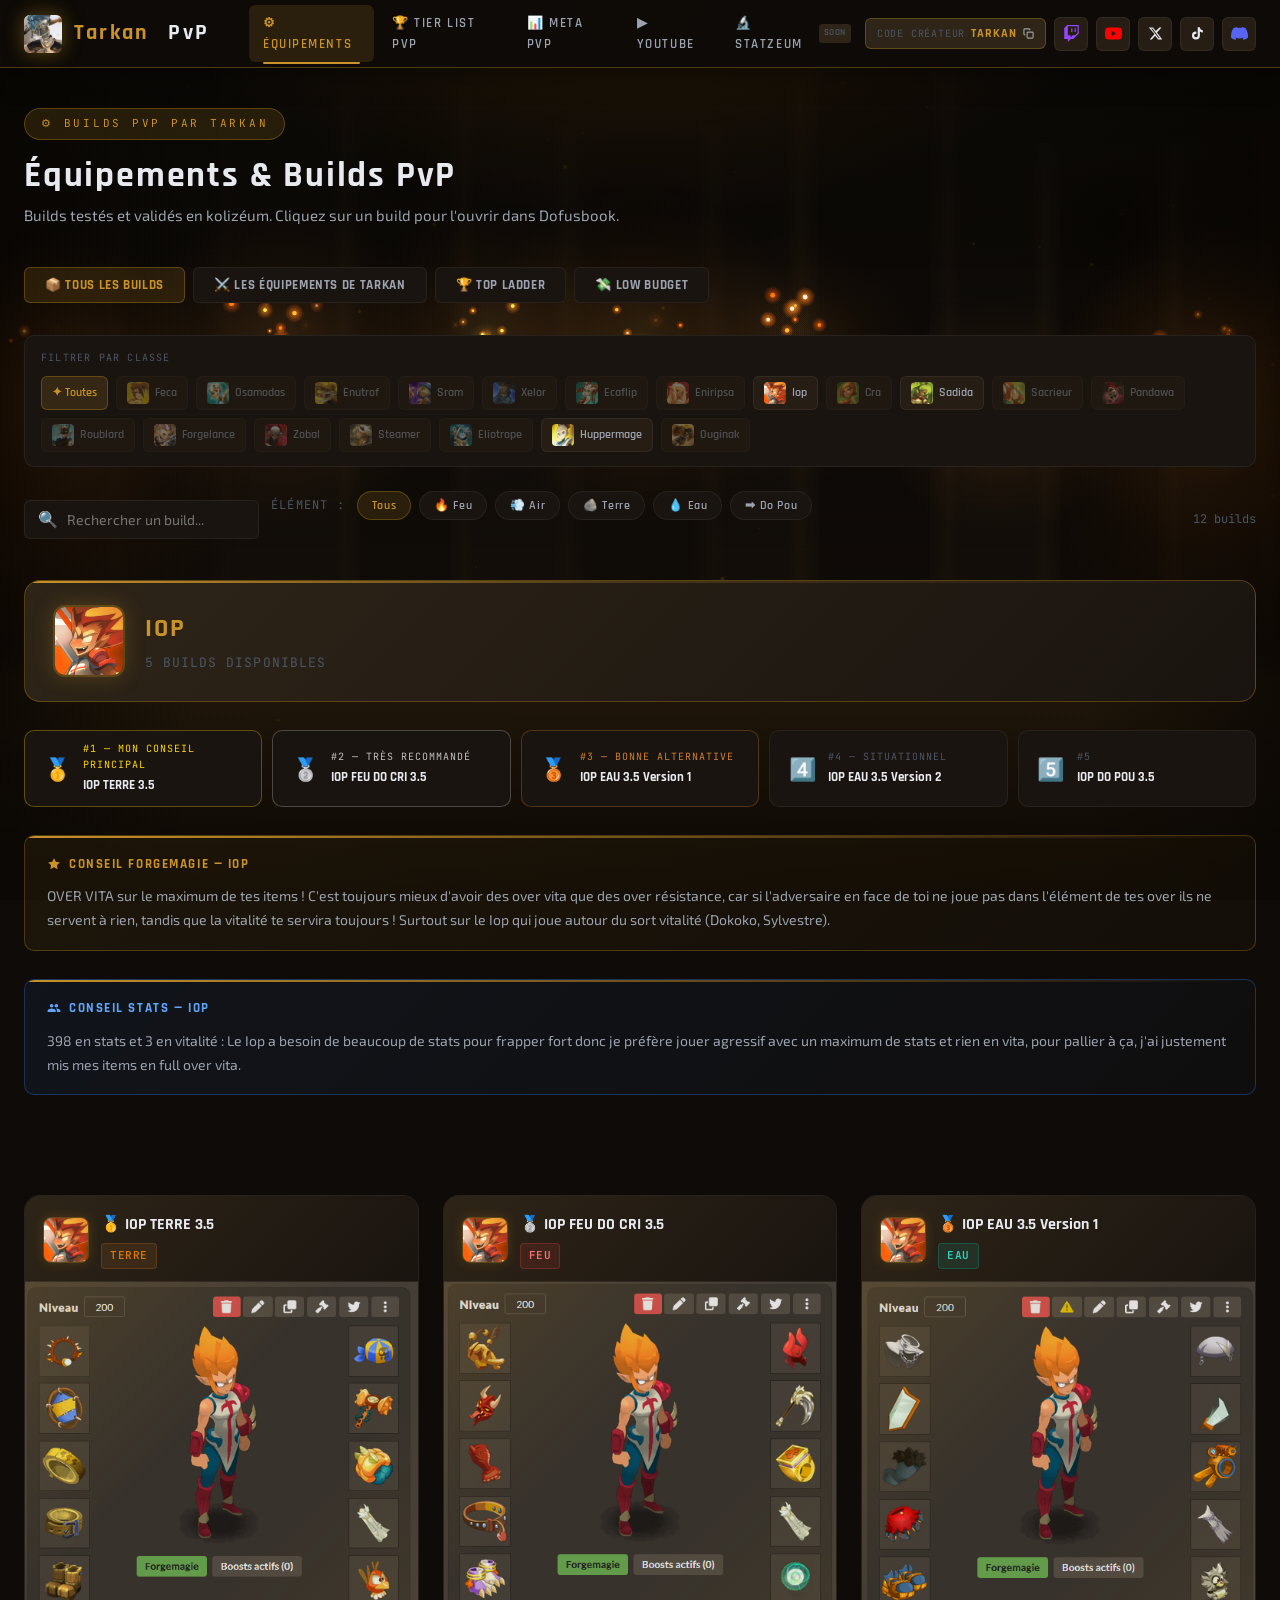
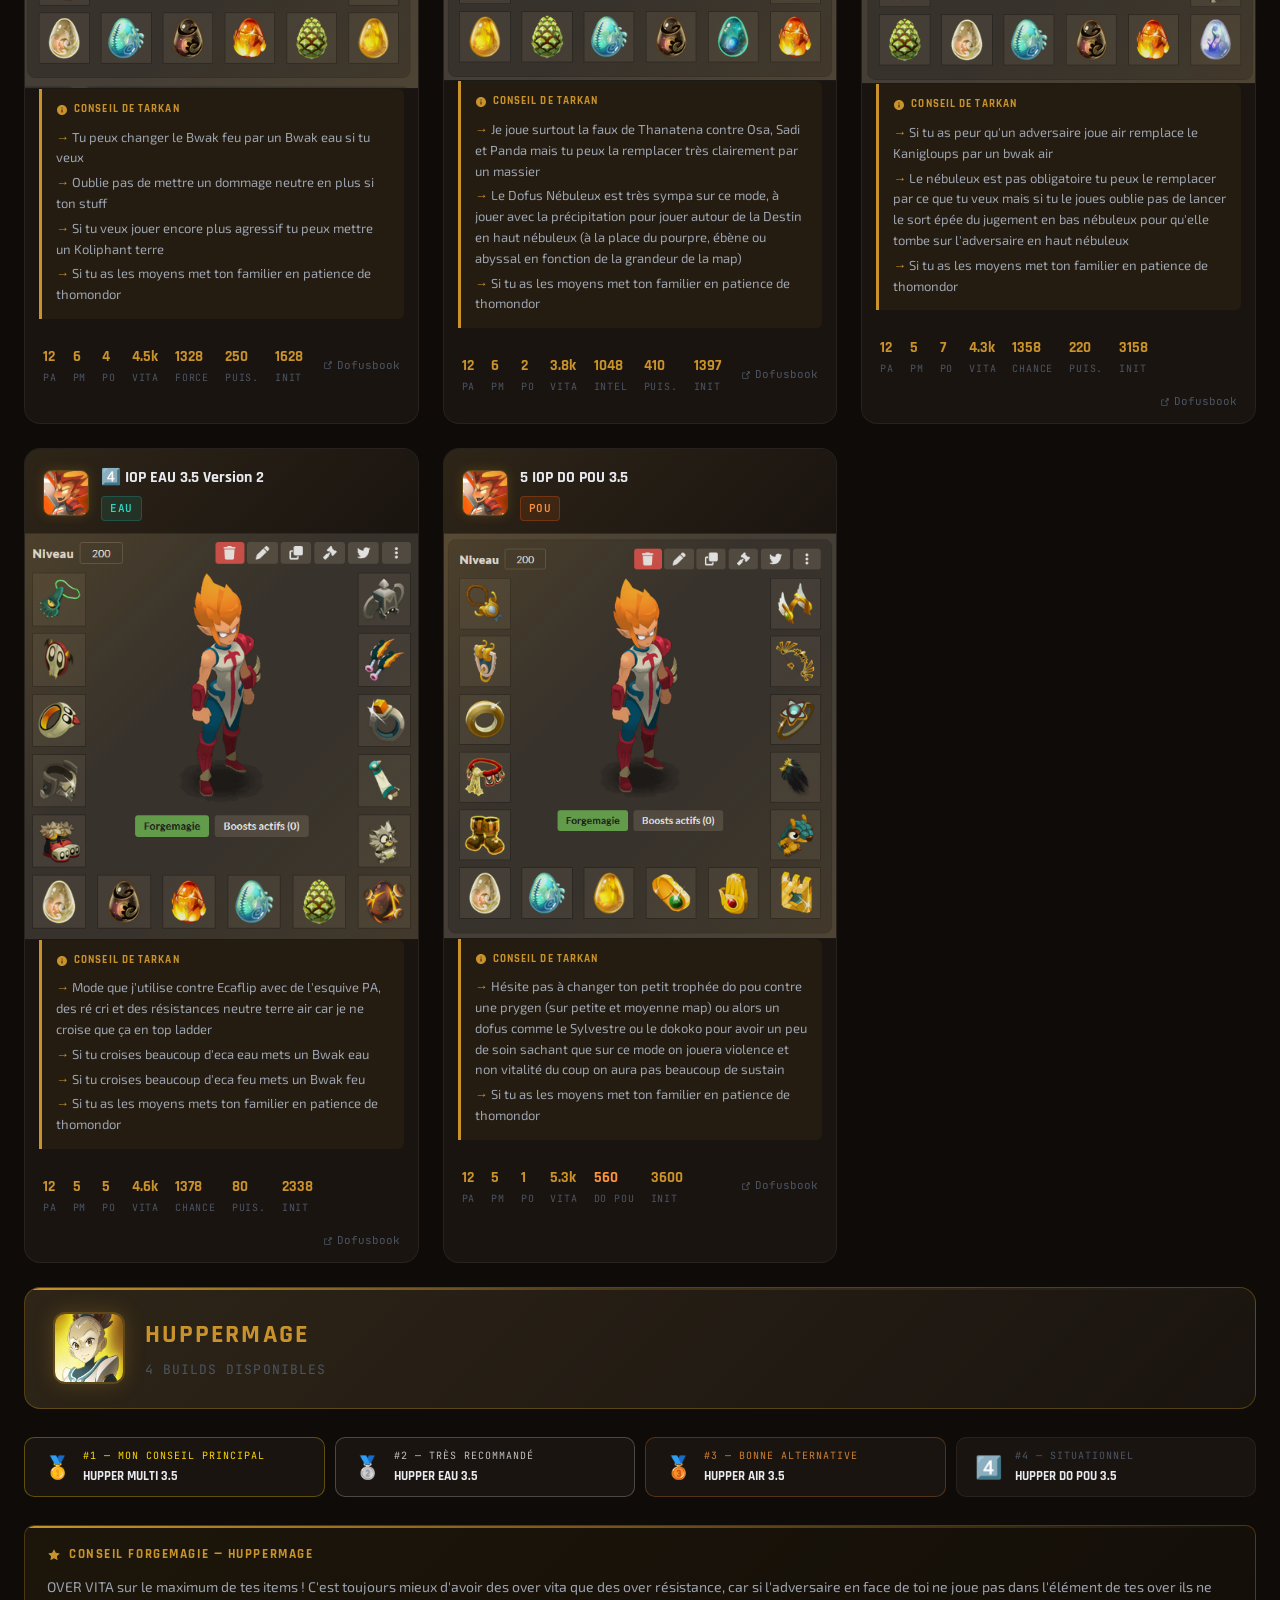
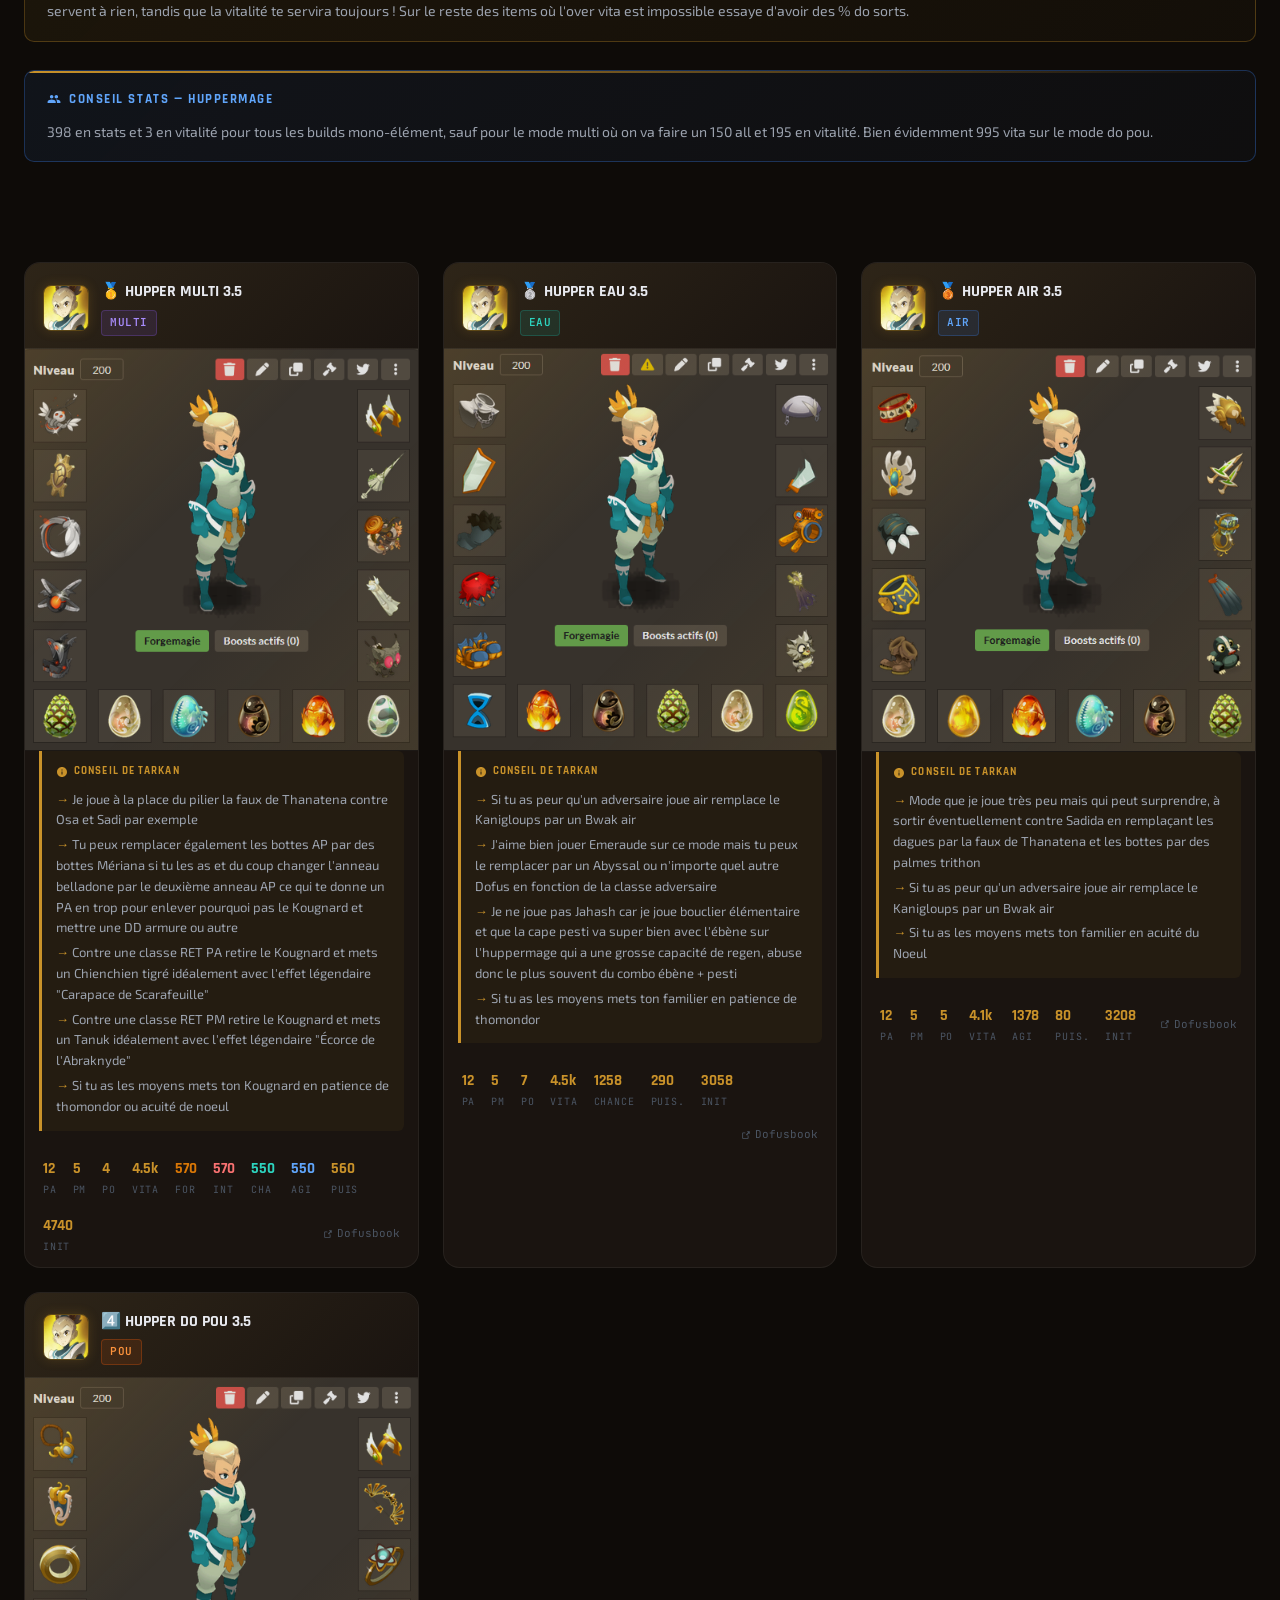
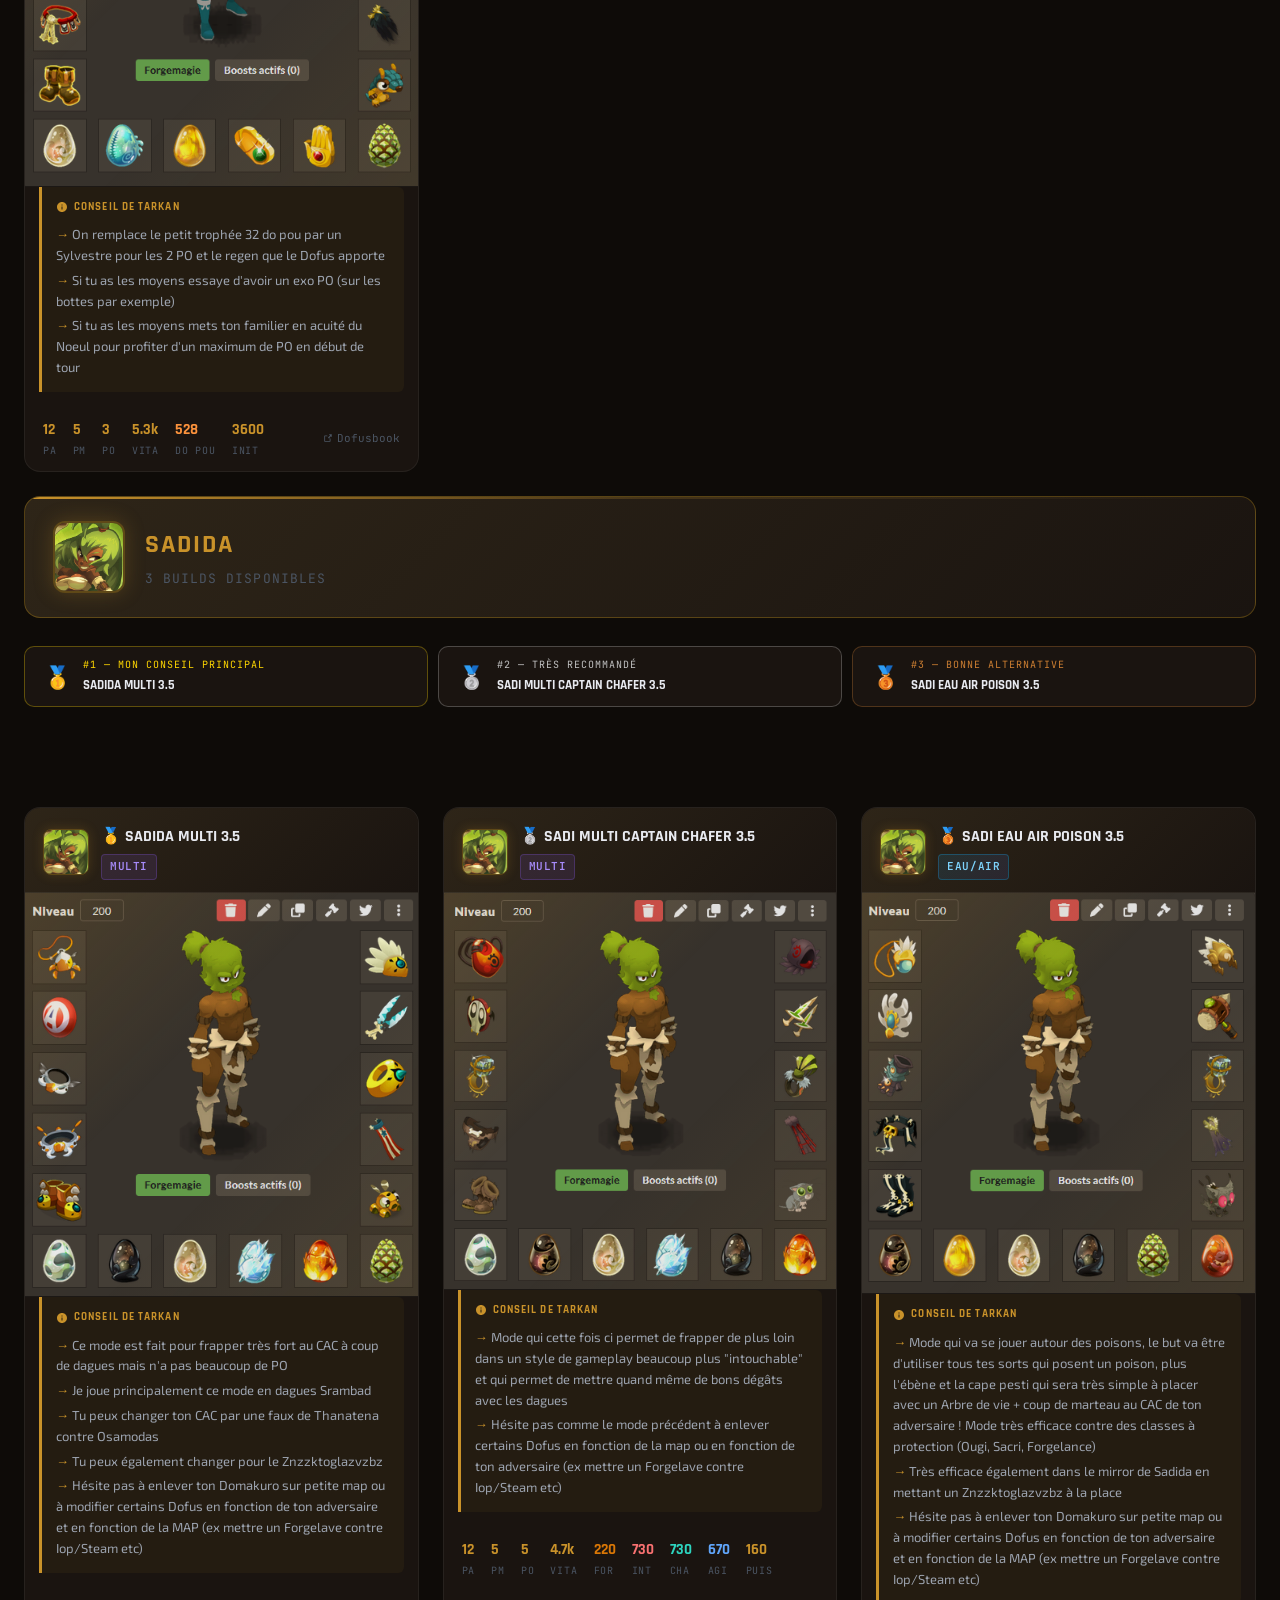
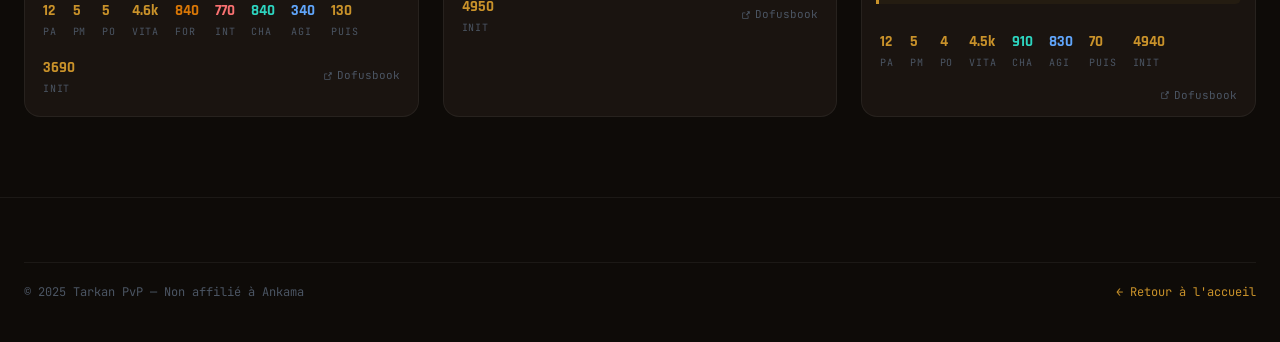
==== commit bdaf2173: "Add files via upload" ====
--- a/dofus-pvp/pages/equipements.html
+++ b/dofus-pvp/pages/equipements.html
@@ -606,7 +606,7 @@
     let fCat = 'all', fClass = 'all', fEl = 'all', fBgt = 'all', fSearch = '';
 
     const ELEMENT_TAG_MAP = {
-      'Terre': 'terre', 'Feu': 'feu', 'Air': 'air', 'Eau': 'eau', 'Multi': 'multi', 'Pou': 'pou'
+      'Terre': 'terre', 'Feu': 'feu', 'Air': 'air', 'Eau': 'eau', 'Multi': 'multi', 'Pou': 'pou', 'Eau/Air': 'eau-air'
     };
     const BUDGET_TAG_MAP = {
       'Élevé': 'eleve', 'Moyen': 'moyen', 'Faible': 'faible'
@@ -800,6 +800,16 @@
           <div class="bc-stat"><span class="bc-stat-val">${b.stats.po || 0}</span><span class="bc-stat-lbl">PO</span></div>
           <div class="bc-stat"><span class="bc-stat-val">${(b.stats.vita/1000).toFixed(1)}k</span><span class="bc-stat-lbl">Vita</span></div>
           <div class="bc-stat"><span class="bc-stat-val" style="color:#fb923c">${b.stats.do_pou || 0}</span><span class="bc-stat-lbl">Do Pou</span></div>
+          <div class="bc-stat"><span class="bc-stat-val">${b.stats.ini}</span><span class="bc-stat-lbl">Init</span></div>`;
+      } else if (b.element === 'Eau/Air') {
+        statsHtml = `
+          <div class="bc-stat"><span class="bc-stat-val">${b.stats.pa}</span><span class="bc-stat-lbl">PA</span></div>
+          <div class="bc-stat"><span class="bc-stat-val">${b.stats.pm}</span><span class="bc-stat-lbl">PM</span></div>
+          <div class="bc-stat"><span class="bc-stat-val">${b.stats.po || 0}</span><span class="bc-stat-lbl">PO</span></div>
+          <div class="bc-stat"><span class="bc-stat-val">${(b.stats.vita/1000).toFixed(1)}k</span><span class="bc-stat-lbl">Vita</span></div>
+          <div class="bc-stat"><span class="bc-stat-val" style="color:#2dd4bf">${b.stats.chance || 0}</span><span class="bc-stat-lbl">Cha</span></div>
+          <div class="bc-stat"><span class="bc-stat-val" style="color:#60a5fa">${b.stats.agilite || 0}</span><span class="bc-stat-lbl">Agi</span></div>
+          <div class="bc-stat"><span class="bc-stat-val">${b.stats.puissance || 0}</span><span class="bc-stat-lbl">Puis</span></div>
           <div class="bc-stat"><span class="bc-stat-val">${b.stats.ini}</span><span class="bc-stat-lbl">Init</span></div>`;
       } else if (b.element === 'Multi') {
         // Huppermage : afficher toutes les stats élémentaires
--- a/dofus-pvp/styles/main.css
+++ b/dofus-pvp/styles/main.css
@@ -604,7 +604,8 @@
 .tag-element-terre { background: rgba(139,90,43,0.2); color: #d97706; border: 1px solid rgba(180,100,30,0.3); }
 .tag-element-eau   { background: rgba(20,184,166,0.12); color: #2dd4bf; border: 1px solid rgba(20,184,166,0.25); }
 .tag-element-multi { background: rgba(139,92,246,0.12); color: #a78bfa; border: 1px solid rgba(139,92,246,0.25); }
-.tag-element-pou   { background: rgba(234,88,12,0.12); color: #fb923c; border: 1px solid rgba(234,88,12,0.3); }
+.tag-element-pou    { background: rgba(234,88,12,0.12); color: #fb923c; border: 1px solid rgba(234,88,12,0.3); }
+.tag-element-eau-air { background: linear-gradient(135deg, rgba(14,165,233,0.12), rgba(99,102,241,0.12)); color: #7dd3fc; border: 1px solid rgba(14,165,233,0.3); }
 
 .tag-budget-eleve  { background: rgba(239,68,68,0.1); color: #f87171; }
 .tag-budget-moyen  { background: rgba(245,158,11,0.1); color: #fbbf24; }
